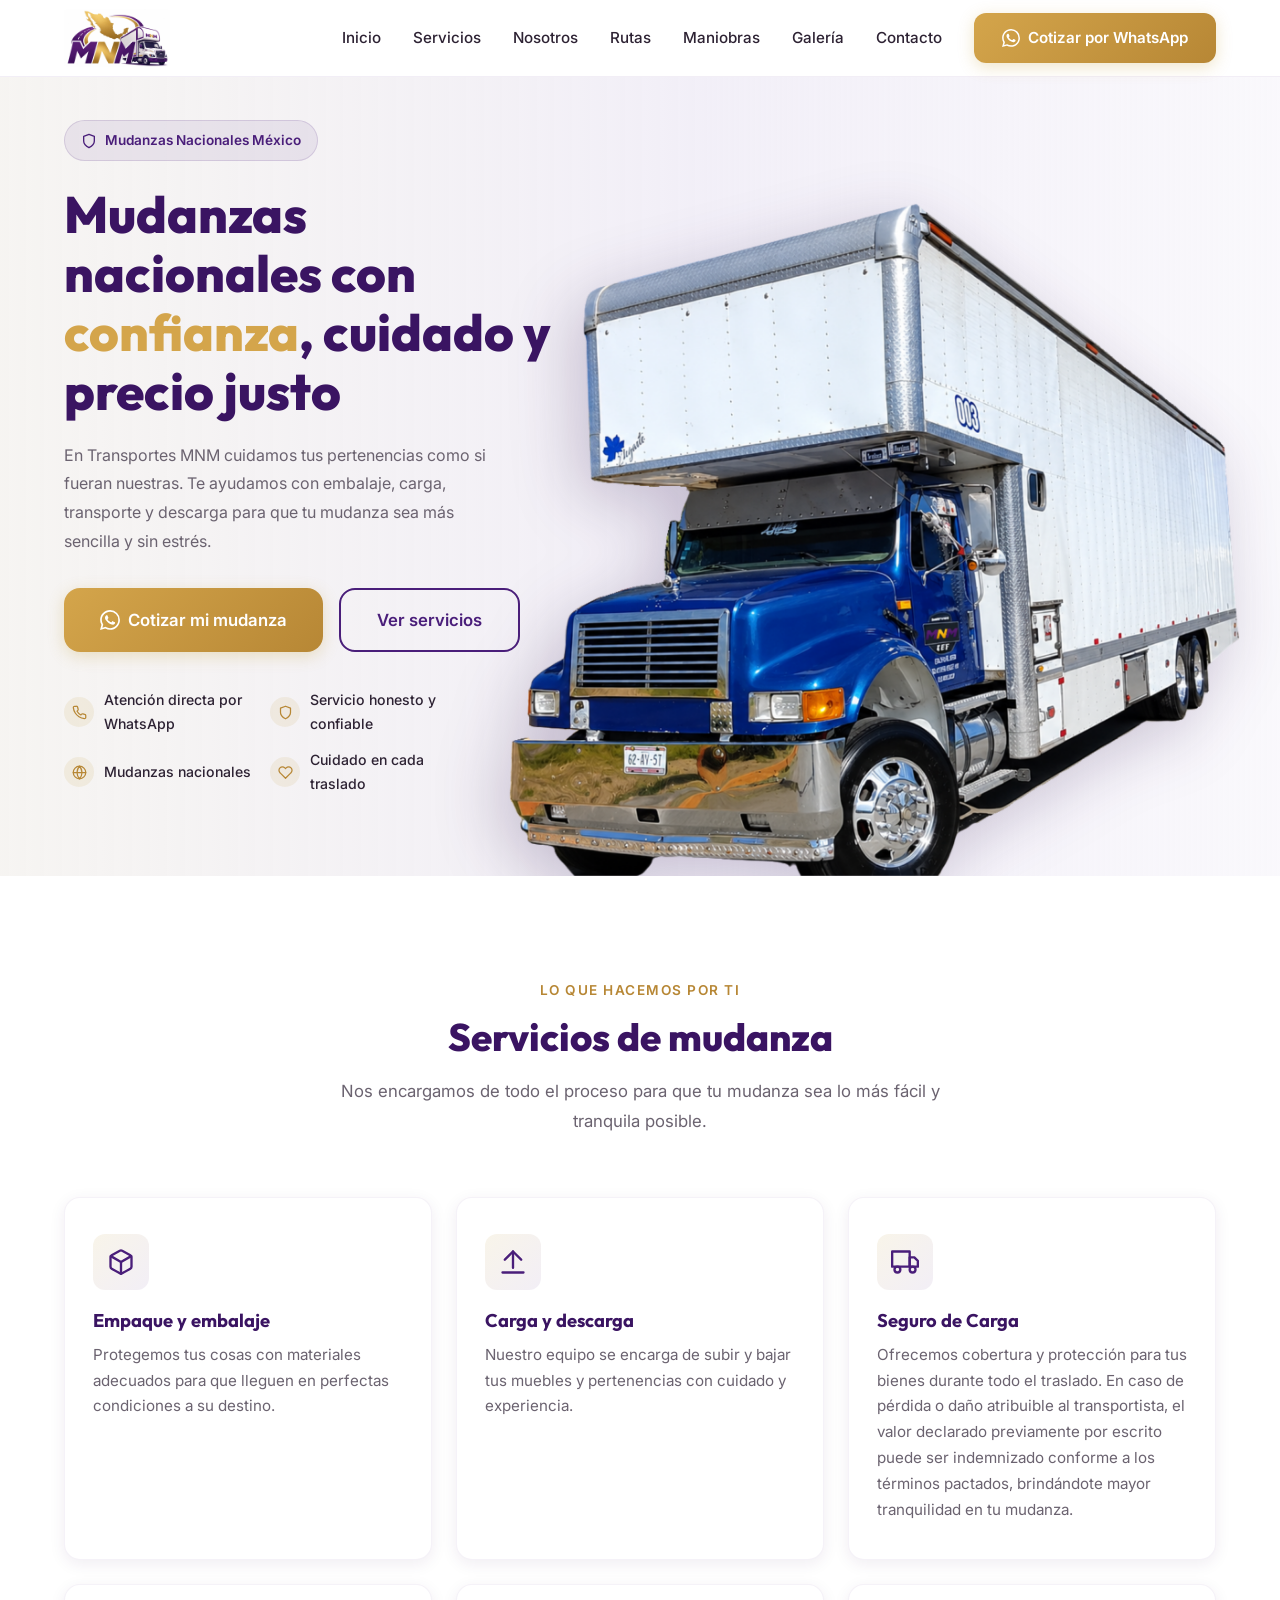
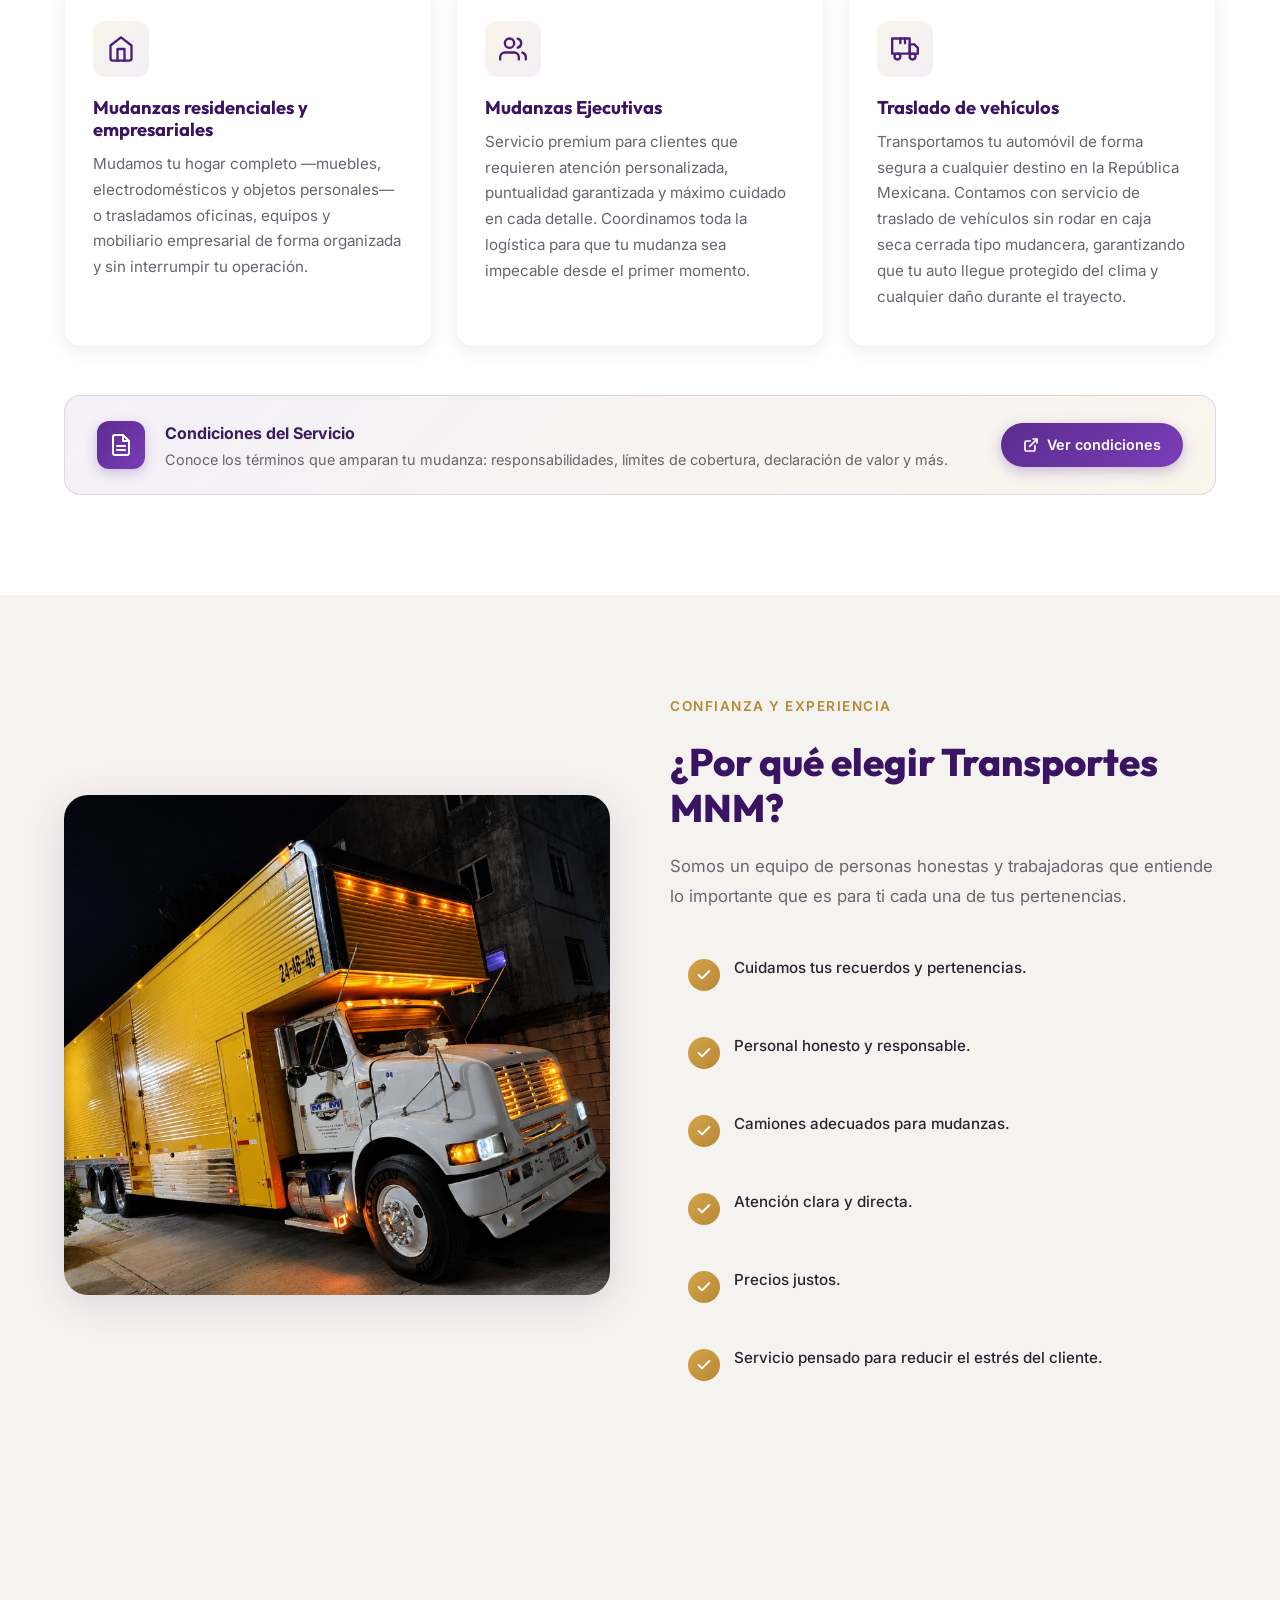
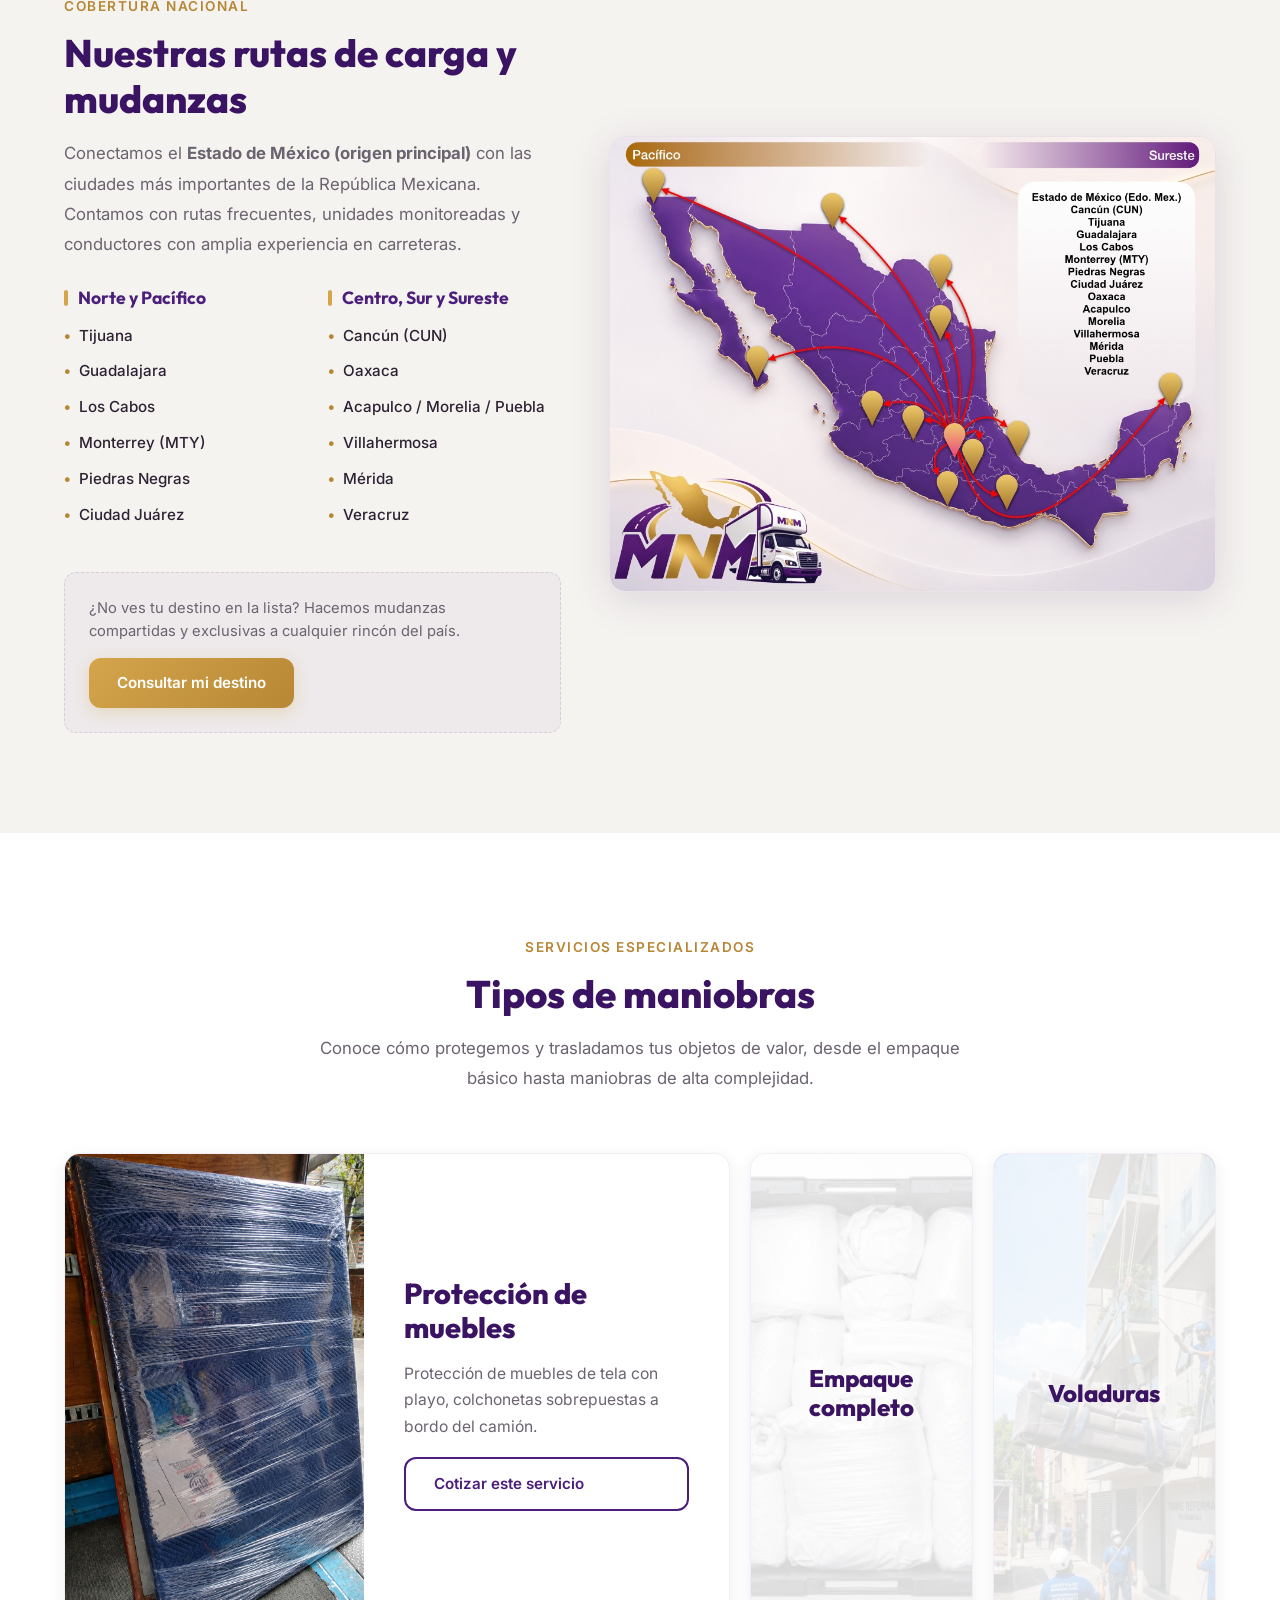
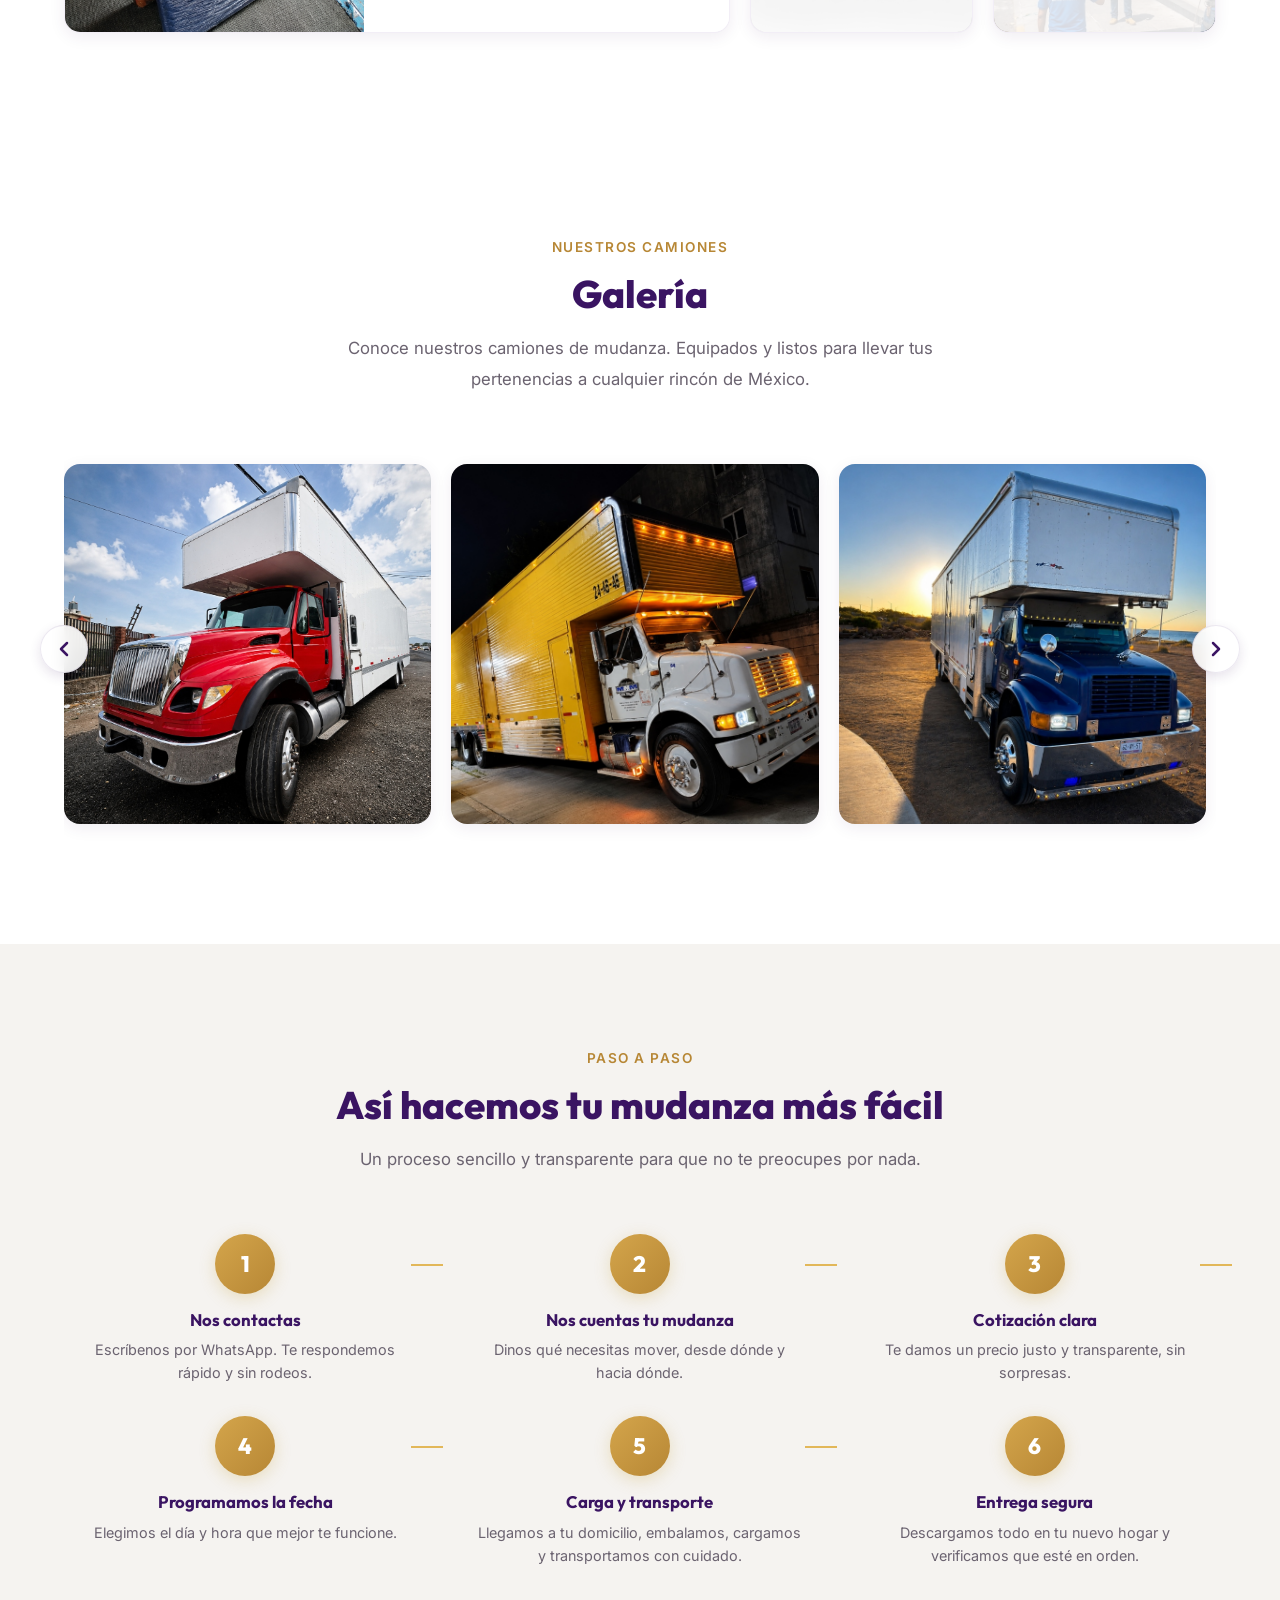
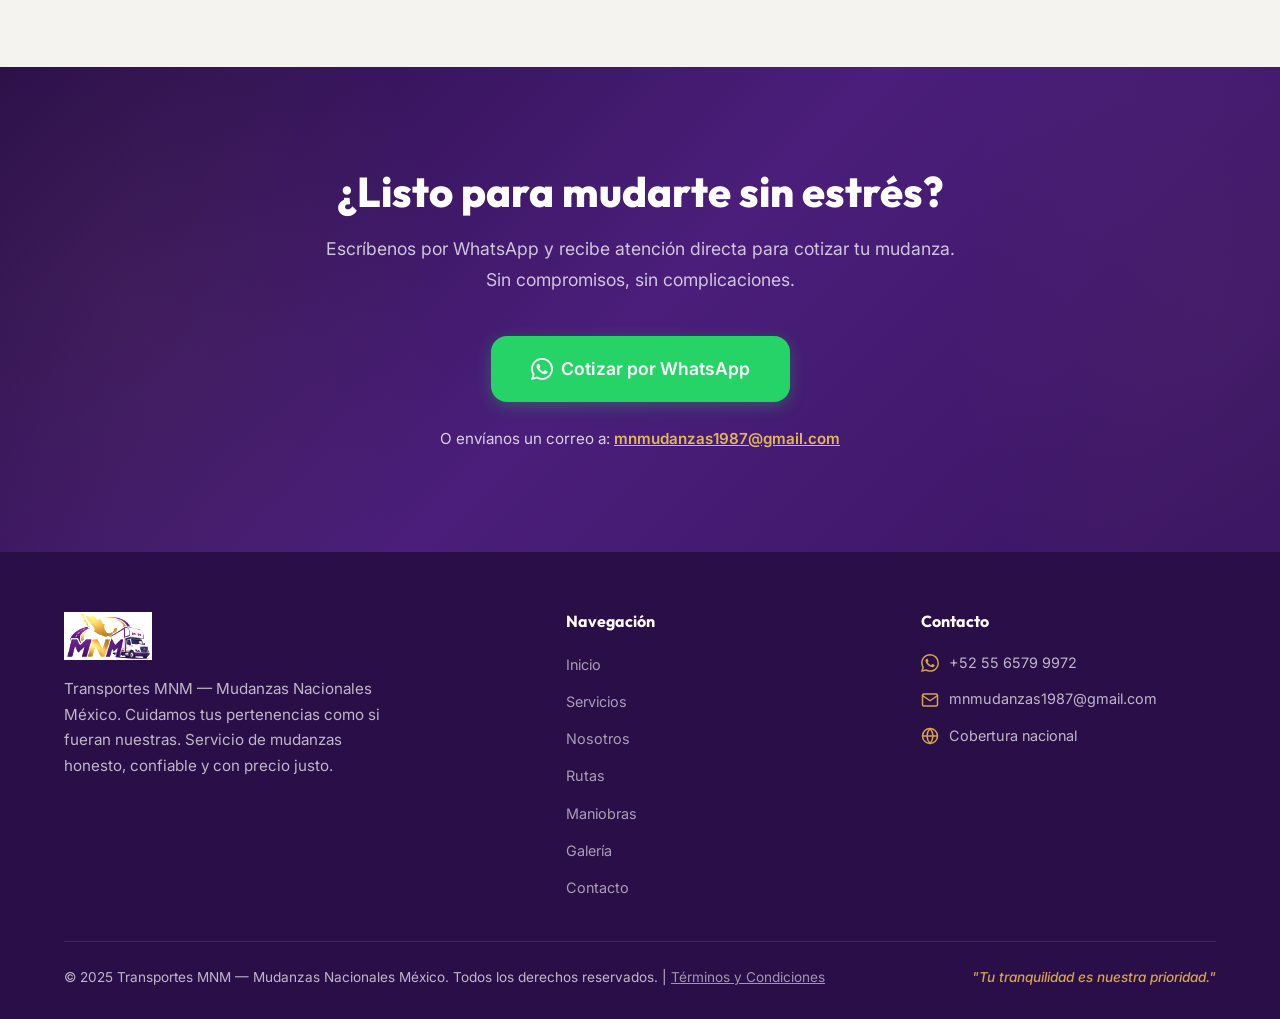
==== index.html @ e9d0c5bb "Versión inicial de la Página de MNM" ====
<!DOCTYPE html>
<html lang="es">
<head>
  <meta charset="UTF-8">
  <meta name="viewport" content="width=device-width, initial-scale=1.0">
  
  <!-- === SEO — Edita título y descripción aquí === -->
  <title>Transportes MNM — Mudanzas Nacionales México | Servicio confiable de mudanzas</title>
  <meta name="description" content="Transportes MNM: Mudanzas nacionales en México con cuidado, confianza y precio justo. Embalaje, carga, transporte y descarga. Cotiza por WhatsApp.">
  <meta name="keywords" content="mudanzas, mudanzas nacionales, mudanzas México, transporte de muebles, embalaje, carga y descarga, Transportes MNM">
  <meta name="author" content="Transportes MNM">
  
  <!-- Open Graph -->
  <meta property="og:title" content="Transportes MNM — Mudanzas Nacionales México">
  <meta property="og:description" content="Mudanzas nacionales con confianza, cuidado y precio justo. Cotiza por WhatsApp.">
  <meta property="og:type" content="website">
  <!-- === Cambia esta URL por la URL real del sitio === -->
  <meta property="og:url" content="https://transportesmnm.com">
  <meta property="og:image" content="img/logo-mnm-completo.jpg">

  <!-- Fuentes -->
  <link rel="preconnect" href="https://fonts.googleapis.com">
  <link rel="preconnect" href="https://fonts.gstatic.com" crossorigin>
  <link href="https://fonts.googleapis.com/css2?family=Inter:wght@400;500;600;700&family=Outfit:wght@600;700;800&display=swap" rel="stylesheet">

  <!-- Favicon — Logo simplificado MNM -->
  <link rel="icon" type="image/png" href="img/favicon-mnm.png">

  <!-- Estilos -->
  <link rel="stylesheet" href="styles.css">
</head>
<body>

  <!-- ============================================================
       HEADER / NAVEGACIÓN
       ============================================================ -->
  <header class="header" id="header">
    <div class="container">
      <!-- === LOGO — Logo completo con camión y mapa de México === -->
      <a href="#inicio" class="header__logo" aria-label="Inicio">
        <img src="img/logo-mnm-completo.jpg" alt="Logotipo Transportes MNM — Mudanzas Nacionales México" id="logo">
      </a>

      <nav class="nav" id="nav">
        <ul class="nav__list">
          <li><a href="#inicio" class="nav__link">Inicio</a></li>
          <li><a href="#servicios" class="nav__link">Servicios</a></li>
          <li><a href="#nosotros" class="nav__link">Nosotros</a></li>
          <li><a href="#cobertura" class="nav__link">Rutas</a></li>
          <li><a href="#maniobras" class="nav__link">Maniobras</a></li>
          <li><a href="#galeria" class="nav__link">Galería</a></li>
          <li><a href="#contacto" class="nav__link">Contacto</a></li>
          <!-- === WHATSAPP — Cambia el número si es necesario === -->
          <li>
            <a href="https://wa.me/525565799972?text=Hola%2C%20quiero%20cotizar%20una%20mudanza%20con%20Transportes%20MNM." 
               class="btn btn--primary nav__cta" target="_blank" rel="noopener" id="btn-header-wa">
              <!-- Ícono WhatsApp -->
              <svg xmlns="http://www.w3.org/2000/svg" width="18" height="18" viewBox="0 0 24 24" fill="currentColor">
                <path d="M17.472 14.382c-.297-.149-1.758-.867-2.03-.967-.273-.099-.471-.148-.67.15-.197.297-.767.966-.94 1.164-.173.199-.347.223-.644.075-.297-.15-1.255-.463-2.39-1.475-.883-.788-1.48-1.761-1.653-2.059-.173-.297-.018-.458.13-.606.134-.133.298-.347.446-.52.149-.174.198-.298.298-.497.099-.198.05-.371-.025-.52-.075-.149-.669-1.612-.916-2.207-.242-.579-.487-.5-.669-.51-.173-.008-.371-.01-.57-.01-.198 0-.52.074-.792.372-.272.297-1.04 1.016-1.04 2.479 0 1.462 1.065 2.875 1.213 3.074.149.198 2.096 3.2 5.077 4.487.709.306 1.262.489 1.694.625.712.227 1.36.195 1.871.118.571-.085 1.758-.719 2.006-1.413.248-.694.248-1.289.173-1.413-.074-.124-.272-.198-.57-.347m-5.421 7.403h-.004a9.87 9.87 0 01-5.031-1.378l-.361-.214-3.741.982.998-3.648-.235-.374a9.86 9.86 0 01-1.51-5.26c.001-5.45 4.436-9.884 9.888-9.884 2.64 0 5.122 1.03 6.988 2.898a9.825 9.825 0 012.893 6.994c-.003 5.45-4.437 9.884-9.885 9.884m8.413-18.297A11.815 11.815 0 0012.05 0C5.495 0 .16 5.335.157 11.892c0 2.096.547 4.142 1.588 5.945L.057 24l6.305-1.654a11.882 11.882 0 005.683 1.448h.005c6.554 0 11.89-5.335 11.893-11.893a11.821 11.821 0 00-3.48-8.413z"/>
              </svg>
              Cotizar por WhatsApp
            </a>
          </li>
        </ul>
      </nav>

      <!-- Menú hamburguesa (móvil) -->
      <button class="hamburger" id="hamburger" aria-label="Abrir menú" aria-expanded="false">
        <span></span>
        <span></span>
        <span></span>
      </button>
    </div>
  </header>

  <!-- Overlay móvil -->
  <div class="nav-overlay" id="nav-overlay"></div>


  <!-- ============================================================
       HERO
       ============================================================ -->
  <section class="hero" id="inicio">
    <div class="container">
      <div class="hero__content fade-in-left">
        <div class="hero__badge">
          <svg xmlns="http://www.w3.org/2000/svg" width="16" height="16" viewBox="0 0 24 24" fill="none" stroke="currentColor" stroke-width="2" stroke-linecap="round" stroke-linejoin="round">
            <path d="M12 22s8-4 8-10V5l-8-3-8 3v7c0 6 8 10 8 10z"/>
          </svg>
          Mudanzas Nacionales México
        </div>

        <h1 class="hero__title">
          Mudanzas nacionales con <span>confianza</span>, cuidado y precio justo
        </h1>

        <p class="hero__subtitle">
          En Transportes MNM cuidamos tus pertenencias como si fueran nuestras. Te ayudamos con embalaje, carga, transporte y descarga para que tu mudanza sea más sencilla y sin estrés.
        </p>

        <div class="hero__buttons">
          <!-- === WHATSAPP — Enlace principal === -->
          <a href="https://wa.me/525565799972?text=Hola%2C%20quiero%20cotizar%20una%20mudanza%20con%20Transportes%20MNM." 
             class="btn btn--primary btn--large" target="_blank" rel="noopener" id="btn-hero-cotizar">
            <svg xmlns="http://www.w3.org/2000/svg" width="20" height="20" viewBox="0 0 24 24" fill="currentColor">
              <path d="M17.472 14.382c-.297-.149-1.758-.867-2.03-.967-.273-.099-.471-.148-.67.15-.197.297-.767.966-.94 1.164-.173.199-.347.223-.644.075-.297-.15-1.255-.463-2.39-1.475-.883-.788-1.48-1.761-1.653-2.059-.173-.297-.018-.458.13-.606.134-.133.298-.347.446-.52.149-.174.198-.298.298-.497.099-.198.05-.371-.025-.52-.075-.149-.669-1.612-.916-2.207-.242-.579-.487-.5-.669-.51-.173-.008-.371-.01-.57-.01-.198 0-.52.074-.792.372-.272.297-1.04 1.016-1.04 2.479 0 1.462 1.065 2.875 1.213 3.074.149.198 2.096 3.2 5.077 4.487.709.306 1.262.489 1.694.625.712.227 1.36.195 1.871.118.571-.085 1.758-.719 2.006-1.413.248-.694.248-1.289.173-1.413-.074-.124-.272-.198-.57-.347m-5.421 7.403h-.004a9.87 9.87 0 01-5.031-1.378l-.361-.214-3.741.982.998-3.648-.235-.374a9.86 9.86 0 01-1.51-5.26c.001-5.45 4.436-9.884 9.888-9.884 2.64 0 5.122 1.03 6.988 2.898a9.825 9.825 0 012.893 6.994c-.003 5.45-4.437 9.884-9.885 9.884m8.413-18.297A11.815 11.815 0 0012.05 0C5.495 0 .16 5.335.157 11.892c0 2.096.547 4.142 1.588 5.945L.057 24l6.305-1.654a11.882 11.882 0 005.683 1.448h.005c6.554 0 11.89-5.335 11.893-11.893a11.821 11.821 0 00-3.48-8.413z"/>
            </svg>
            Cotizar mi mudanza
          </a>
          <a href="#servicios" class="btn btn--secondary btn--large" id="btn-hero-servicios">
            Ver servicios
          </a>
        </div>

        <div class="hero__trust">
          <div class="hero__trust-item">
            <div class="hero__trust-icon">
              <svg xmlns="http://www.w3.org/2000/svg" width="18" height="18" viewBox="0 0 24 24" fill="none" stroke="currentColor" stroke-width="2" stroke-linecap="round" stroke-linejoin="round">
                <path d="M22 16.92v3a2 2 0 01-2.18 2 19.79 19.79 0 01-8.63-3.07 19.5 19.5 0 01-6-6 19.79 19.79 0 01-3.07-8.67A2 2 0 014.11 2h3a2 2 0 012 1.72c.127.96.361 1.903.7 2.81a2 2 0 01-.45 2.11L8.09 9.91a16 16 0 006 6l1.27-1.27a2 2 0 012.11-.45c.907.339 1.85.573 2.81.7A2 2 0 0122 16.92z"/>
              </svg>
            </div>
            Atención directa por WhatsApp
          </div>
          <div class="hero__trust-item">
            <div class="hero__trust-icon">
              <svg xmlns="http://www.w3.org/2000/svg" width="18" height="18" viewBox="0 0 24 24" fill="none" stroke="currentColor" stroke-width="2" stroke-linecap="round" stroke-linejoin="round">
                <path d="M12 22s8-4 8-10V5l-8-3-8 3v7c0 6 8 10 8 10z"/>
              </svg>
            </div>
            Servicio honesto y confiable
          </div>
          <div class="hero__trust-item">
            <div class="hero__trust-icon">
              <svg xmlns="http://www.w3.org/2000/svg" width="18" height="18" viewBox="0 0 24 24" fill="none" stroke="currentColor" stroke-width="2" stroke-linecap="round" stroke-linejoin="round">
                <circle cx="12" cy="12" r="10"/>
                <path d="M2 12h20M12 2a15.3 15.3 0 014 10 15.3 15.3 0 01-4 10 15.3 15.3 0 01-4-10 15.3 15.3 0 014-10z"/>
              </svg>
            </div>
            Mudanzas nacionales
          </div>
          <div class="hero__trust-item">
            <div class="hero__trust-icon">
              <svg xmlns="http://www.w3.org/2000/svg" width="18" height="18" viewBox="0 0 24 24" fill="none" stroke="currentColor" stroke-width="2" stroke-linecap="round" stroke-linejoin="round">
                <path d="M20.84 4.61a5.5 5.5 0 00-7.78 0L12 5.67l-1.06-1.06a5.5 5.5 0 00-7.78 7.78l1.06 1.06L12 21.23l7.78-7.78 1.06-1.06a5.5 5.5 0 000-7.78z"/>
              </svg>
            </div>
            Cuidado en cada traslado
          </div>
        </div>
      </div>

      <!-- === HERO IMAGE — Camión sin fondo === -->
      <div class="hero__image">
        <img src="img/camion-sin-fondo.png" alt="Camión de mudanzas Transportes MNM" class="hero__truck scale-in-right" loading="eager">
      </div>
    </div>
  </section>


  <!-- ============================================================
       SERVICIOS
       ============================================================ -->
  <section class="section" id="servicios">
    <div class="container">
      <div class="section__header fade-in">
        <span class="section__tag">Lo que hacemos por ti</span>
        <h2 class="section__title">Servicios de mudanza</h2>
        <p class="section__subtitle">Nos encargamos de todo el proceso para que tu mudanza sea lo más fácil y tranquila&nbsp;posible.</p>
      </div>

      <div class="servicios__grid">
        <!-- Servicio 1 -->
        <div class="servicio-card fade-in" id="servicio-embalaje">
          <div class="servicio-card__icon">
            <svg xmlns="http://www.w3.org/2000/svg" width="28" height="28" viewBox="0 0 24 24" fill="none" stroke="currentColor" stroke-width="2" stroke-linecap="round" stroke-linejoin="round">
              <path d="M21 16V8a2 2 0 00-1-1.73l-7-4a2 2 0 00-2 0l-7 4A2 2 0 003 8v8a2 2 0 001 1.73l7 4a2 2 0 002 0l7-4A2 2 0 0021 16z"/>
              <polyline points="3.27 6.96 12 12.01 20.73 6.96"/>
              <line x1="12" y1="22.08" x2="12" y2="12"/>
            </svg>
          </div>
          <h3 class="servicio-card__title">Empaque y embalaje</h3>
          <p class="servicio-card__text">Protegemos tus cosas con materiales adecuados para que lleguen en perfectas condiciones a su destino.</p>
        </div>

        <!-- Servicio 2 -->
        <div class="servicio-card fade-in" id="servicio-carga">
          <div class="servicio-card__icon">
            <svg xmlns="http://www.w3.org/2000/svg" width="28" height="28" viewBox="0 0 24 24" fill="none" stroke="currentColor" stroke-width="2" stroke-linecap="round" stroke-linejoin="round">
              <polyline points="12 17 12 3"/>
              <path d="M5 10l7-7 7 7"/>
              <path d="M3 21h18"/>
            </svg>
          </div>
          <h3 class="servicio-card__title">Carga y descarga</h3>
          <p class="servicio-card__text">Nuestro equipo se encarga de subir y bajar tus muebles y pertenencias con cuidado y experiencia.</p>
        </div>

        <!-- Servicio 3 -->
        <div class="servicio-card fade-in" id="servicio-transporte">
          <div class="servicio-card__icon">
            <svg xmlns="http://www.w3.org/2000/svg" width="28" height="28" viewBox="0 0 24 24" fill="none" stroke="currentColor" stroke-width="2" stroke-linecap="round" stroke-linejoin="round">
              <rect x="1" y="3" width="15" height="13"/>
              <polygon points="16 8 20 8 23 11 23 16 16 16 16 8"/>
              <circle cx="5.5" cy="18.5" r="2.5"/>
              <circle cx="18.5" cy="18.5" r="2.5"/>
            </svg>
          </div>
          <h3 class="servicio-card__title">Seguro de Carga</h3>
          <p class="servicio-card__text">Ofrecemos cobertura y protección para tus bienes durante todo el traslado. En caso de pérdida o daño atribuible al transportista, el valor declarado previamente por escrito puede ser indemnizado conforme a los términos pactados, brindándote mayor tranquilidad en tu mudanza.</p>
        </div>


        <!-- Servicio 4 -->
        <div class="servicio-card fade-in" id="servicio-residencial">
          <div class="servicio-card__icon">
            <svg xmlns="http://www.w3.org/2000/svg" width="28" height="28" viewBox="0 0 24 24" fill="none" stroke="currentColor" stroke-width="2" stroke-linecap="round" stroke-linejoin="round">
              <path d="M3 9l9-7 9 7v11a2 2 0 01-2 2H5a2 2 0 01-2-2z"/>
              <polyline points="9 22 9 12 15 12 15 22"/>
            </svg>
          </div>
          <h3 class="servicio-card__title">Mudanzas residenciales y empresariales</h3>
          <p class="servicio-card__text">Mudamos tu hogar completo —muebles, electrodomésticos y objetos personales— o trasladamos oficinas, equipos y mobiliario empresarial de forma organizada y sin interrumpir tu operación.</p>
        </div>


        <!-- Servicio 6 -->
        <div class="servicio-card fade-in" id="servicio-apoyo">
          <div class="servicio-card__icon">
            <svg xmlns="http://www.w3.org/2000/svg" width="28" height="28" viewBox="0 0 24 24" fill="none" stroke="currentColor" stroke-width="2" stroke-linecap="round" stroke-linejoin="round">
              <path d="M17 21v-2a4 4 0 00-4-4H5a4 4 0 00-4 4v2"/>
              <circle cx="9" cy="7" r="4"/>
              <path d="M23 21v-2a4 4 0 00-3-3.87"/>
              <path d="M16 3.13a4 4 0 010 7.75"/>
            </svg>
          </div>
          <h3 class="servicio-card__title">Mudanzas Ejecutivas</h3>
          <p class="servicio-card__text">Servicio premium para clientes que requieren atención personalizada, puntualidad garantizada y máximo cuidado en cada detalle. Coordinamos toda la logística para que tu mudanza sea impecable desde el primer momento.</p>
        </div>

        <!-- Servicio 7 -->
        <div class="servicio-card fade-in" id="servicio-vehiculos">
          <div class="servicio-card__icon">
            <svg xmlns="http://www.w3.org/2000/svg" width="28" height="28" viewBox="0 0 24 24" fill="none" stroke="currentColor" stroke-width="2" stroke-linecap="round" stroke-linejoin="round">
              <rect x="1" y="3" width="15" height="13"/>
              <polygon points="16 8 20 8 23 11 23 16 16 16 16 8"/>
              <circle cx="5.5" cy="18.5" r="2.5"/>
              <circle cx="18.5" cy="18.5" r="2.5"/>
              <path d="M8 3v4M12 3v4"/>
            </svg>
          </div>
          <h3 class="servicio-card__title">Traslado de vehículos</h3>
          <p class="servicio-card__text">Transportamos tu automóvil de forma segura a cualquier destino en la República Mexicana. Contamos con servicio de traslado de vehículos sin rodar en caja seca cerrada tipo mudancera, garantizando que tu auto llegue protegido del clima y cualquier daño durante el trayecto.</p>
        </div>
      </div>

      <!-- Banner Condiciones del Servicio -->
      <div class="fade-in" style="
        margin-top: 48px;
        background: linear-gradient(135deg, rgba(91,44,142,0.07) 0%, rgba(201,168,76,0.10) 100%);
        border: 1.5px solid rgba(91,44,142,0.15);
        border-radius: 16px;
        padding: 24px 32px;
        display: flex;
        align-items: center;
        gap: 20px;
        flex-wrap: wrap;
      ">
        <div style="
          width: 48px; height: 48px; min-width: 48px;
          background: linear-gradient(135deg, #5b2c8e, #7a3db8);
          border-radius: 12px;
          display: flex; align-items: center; justify-content: center;
          box-shadow: 0 4px 12px rgba(91,44,142,0.25);
        ">
          <svg xmlns="http://www.w3.org/2000/svg" width="24" height="24" viewBox="0 0 24 24" fill="none" stroke="white" stroke-width="2" stroke-linecap="round" stroke-linejoin="round">
            <path d="M14 2H6a2 2 0 00-2 2v16a2 2 0 002 2h12a2 2 0 002-2V8z"/>
            <polyline points="14 2 14 8 20 8"/>
            <line x1="16" y1="13" x2="8" y2="13"/>
            <line x1="16" y1="17" x2="8" y2="17"/>
          </svg>
        </div>
        <div style="flex: 1; min-width: 200px;">
          <p style="margin: 0 0 2px; font-weight: 700; font-size: 1rem; color: #3b1a5e;">Condiciones del Servicio</p>
          <p style="margin: 0; font-size: 0.9rem; color: #666; line-height: 1.5;">Conoce los términos que amparan tu mudanza: responsabilidades, límites de cobertura, declaración de valor y más.</p>
        </div>
        <a href="terminos.html" id="btn-condiciones-servicio" style="
          display: inline-flex; align-items: center; gap: 8px;
          background: linear-gradient(135deg, #5b2c8e, #7a3db8);
          color: white; font-weight: 600; font-size: 0.9rem;
          padding: 10px 22px; border-radius: 50px;
          text-decoration: none;
          box-shadow: 0 4px 14px rgba(91,44,142,0.3);
          transition: box-shadow 0.3s, transform 0.2s;
          white-space: nowrap;
        "
        onmouseover="this.style.boxShadow='0 6px 20px rgba(91,44,142,0.45)';this.style.transform='translateY(-1px)'"
        onmouseout="this.style.boxShadow='0 4px 14px rgba(91,44,142,0.3)';this.style.transform='translateY(0)'">
          <svg xmlns="http://www.w3.org/2000/svg" width="16" height="16" viewBox="0 0 24 24" fill="none" stroke="currentColor" stroke-width="2.5" stroke-linecap="round" stroke-linejoin="round">
            <path d="M18 13v6a2 2 0 01-2 2H5a2 2 0 01-2-2V8a2 2 0 012-2h6"/>
            <polyline points="15 3 21 3 21 9"/>
            <line x1="10" y1="14" x2="21" y2="3"/>
          </svg>
          Ver condiciones
        </a>
      </div>
    </div>
  </section>


  <!-- ============================================================
       POR QUÉ ELEGIRNOS
       ============================================================ -->
  <section class="section section--alt" id="nosotros">
    <div class="container">
      <div class="porque__wrapper">
        <!-- === IMAGEN — Cambia la foto de esta sección aquí === -->
        <div class="porque__image fade-in-left">
          <img src="img/camion-amarillo-noche.jpg" alt="Camión de mudanzas MNM de noche con luces encendidas" loading="lazy">
        </div>

        <div class="porque__content fade-in-right">
          <span class="section__tag">Confianza y experiencia</span>
          <h2 class="section__title">¿Por qué elegir Transportes MNM?</h2>
          <p class="section__subtitle">Somos un equipo de personas honestas y trabajadoras que entiende lo importante que es para ti cada una de tus pertenencias.</p>

          <div class="porque__list">
            <div class="porque__item">
              <div class="porque__item-icon">
                <svg xmlns="http://www.w3.org/2000/svg" width="16" height="16" viewBox="0 0 24 24" fill="none" stroke="currentColor" stroke-width="3" stroke-linecap="round" stroke-linejoin="round">
                  <polyline points="20 6 9 17 4 12"/>
                </svg>
              </div>
              <span class="porque__item-text">Cuidamos tus recuerdos y pertenencias.</span>
            </div>
            <div class="porque__item">
              <div class="porque__item-icon">
                <svg xmlns="http://www.w3.org/2000/svg" width="16" height="16" viewBox="0 0 24 24" fill="none" stroke="currentColor" stroke-width="3" stroke-linecap="round" stroke-linejoin="round">
                  <polyline points="20 6 9 17 4 12"/>
                </svg>
              </div>
              <span class="porque__item-text">Personal honesto y responsable.</span>
            </div>
            <div class="porque__item">
              <div class="porque__item-icon">
                <svg xmlns="http://www.w3.org/2000/svg" width="16" height="16" viewBox="0 0 24 24" fill="none" stroke="currentColor" stroke-width="3" stroke-linecap="round" stroke-linejoin="round">
                  <polyline points="20 6 9 17 4 12"/>
                </svg>
              </div>
              <span class="porque__item-text">Camiones adecuados para mudanzas.</span>
            </div>
            <div class="porque__item">
              <div class="porque__item-icon">
                <svg xmlns="http://www.w3.org/2000/svg" width="16" height="16" viewBox="0 0 24 24" fill="none" stroke="currentColor" stroke-width="3" stroke-linecap="round" stroke-linejoin="round">
                  <polyline points="20 6 9 17 4 12"/>
                </svg>
              </div>
              <span class="porque__item-text">Atención clara y directa.</span>
            </div>
            <div class="porque__item">
              <div class="porque__item-icon">
                <svg xmlns="http://www.w3.org/2000/svg" width="16" height="16" viewBox="0 0 24 24" fill="none" stroke="currentColor" stroke-width="3" stroke-linecap="round" stroke-linejoin="round">
                  <polyline points="20 6 9 17 4 12"/>
                </svg>
              </div>
              <span class="porque__item-text">Precios justos.</span>
            </div>
            <div class="porque__item">
              <div class="porque__item-icon">
                <svg xmlns="http://www.w3.org/2000/svg" width="16" height="16" viewBox="0 0 24 24" fill="none" stroke="currentColor" stroke-width="3" stroke-linecap="round" stroke-linejoin="round">
                  <polyline points="20 6 9 17 4 12"/>
                </svg>
              </div>
              <span class="porque__item-text">Servicio pensado para reducir el estrés del cliente.</span>
            </div>
          </div>
        </div>
      </div>
    </div>
  </section>


  <!-- ============================================================
       COBERTURA / RUTAS
       ============================================================ -->
  <section class="section section--alt" id="cobertura">
    <div class="container">
      <div class="cobertura__wrapper">
        <div class="cobertura__content fade-in-left">
          <span class="section__tag">Cobertura Nacional</span>
          <h2 class="section__title">Nuestras rutas de carga y mudanzas</h2>
          <p class="section__subtitle">Conectamos el <strong>Estado de México (origen principal)</strong> con las ciudades más importantes de la República Mexicana. Contamos con rutas frecuentes, unidades monitoreadas y conductores con amplia experiencia en carreteras.</p>
          
          <div class="cobertura__regions">
            <div class="cobertura__region">
              <h4>Norte y Pacífico</h4>
              <ul>
                <li><span>&bull;</span> Tijuana</li>
                <li><span>&bull;</span> Guadalajara</li>
                <li><span>&bull;</span> Los Cabos</li>
                <li><span>&bull;</span> Monterrey (MTY)</li>
                <li><span>&bull;</span> Piedras Negras</li>
                <li><span>&bull;</span> Ciudad Juárez</li>
              </ul>
            </div>
            <div class="cobertura__region">
              <h4>Centro, Sur y Sureste</h4>
              <ul>
                <li><span>&bull;</span> Cancún (CUN)</li>
                <li><span>&bull;</span> Oaxaca</li>
                <li><span>&bull;</span> Acapulco / Morelia / Puebla</li>
                <li><span>&bull;</span> Villahermosa</li>
                <li><span>&bull;</span> Mérida</li>
                <li><span>&bull;</span> Veracruz</li>
              </ul>
            </div>
          </div>

          <div class="cobertura__cta-box">
            <p>¿No ves tu destino en la lista? Hacemos mudanzas compartidas y exclusivas a cualquier rincón del país.</p>
            <a href="https://wa.me/525565799972?text=Hola%2C%20quiero%20cotizar%20una%20mudanza%20a..." 
               class="btn btn--primary" target="_blank" rel="noopener" id="btn-cobertura-wa">
              Consultar mi destino
            </a>
          </div>
        </div>

        <div class="cobertura__image-container fade-in-right">
          <div class="cobertura__map-frame">
            <img src="img/rutas-mapa.jpg" alt="Mapa de rutas de cobertura de Transportes MNM en México" loading="lazy">
          </div>
        </div>
      </div>
    </div>
  </section>


  <!-- ============================================================
       TIPOS DE MANIOBRAS
       ============================================================ -->
  <section class="section" id="maniobras">
    <div class="container">
      <div class="section__header fade-in">
        <span class="section__tag">Servicios especializados</span>
        <h2 class="section__title">Tipos de maniobras</h2>
        <p class="section__subtitle">Conoce cómo protegemos y trasladamos tus objetos de valor, desde el empaque básico hasta maniobras de alta complejidad.</p>
      </div>

      <div class="maniobras__accordion fade-in">
        <!-- Maniobra 1: Protección de muebles -->
        <div class="maniobra-card active" data-maniobra="1">
          <div class="maniobra-card__image-part" style="background-image: url('img/MNM Empaque Enhanced 2.png');">
            <div class="maniobra-card__overlay"></div>
            <h3 class="maniobra-card__title">Protección de muebles</h3>
          </div>
          <div class="maniobra-card__text-part">
            <div class="maniobra-card__text-content">
              <h3>Protección de muebles</h3>
              <p>Protección de muebles de tela con playo, colchonetas sobrepuestas a bordo del camión.</p>
              <a href="https://wa.me/525565799972?text=Hola%2C%20quiero%20cotizar%20una%20mudanza%20con%20protecci%C3%B3n%20de%20muebles." 
                 class="btn btn--secondary" target="_blank" rel="noopener">
                Cotizar este servicio
              </a>
            </div>
          </div>
        </div>

        <!-- Maniobra 2: Empaque completo -->
        <div class="maniobra-card" data-maniobra="2">
          <div class="maniobra-card__image-part" style="background-image: url('img/empaque_completo.jpg');">
            <div class="maniobra-card__overlay"></div>
            <h3 class="maniobra-card__title">Empaque completo</h3>
          </div>
          <div class="maniobra-card__text-part">
            <div class="maniobra-card__text-content">
              <span class="maniobra-badge maniobra-badge--extra">Con costo extra</span>
              <h3>Empaque completo</h3>
              <p>Servicio en el que el personal de mudanza se encarga de empacar todas las pertenencias del cliente utilizando cajas y materiales especializados, garantizando una mayor protección y organización durante el traslado.</p>
              <a href="https://wa.me/525565799972?text=Hola%2C%20quiero%20cotizar%20una%20mudanza%20con%20empaque%20completo." 
                 class="btn btn--secondary" target="_blank" rel="noopener">
                Cotizar este servicio
              </a>
            </div>
          </div>
        </div>

        <!-- Maniobra 3: Voladuras -->
        <div class="maniobra-card" data-maniobra="3">
          <div class="maniobra-card__image-part" style="background-image: url('img/voladuras.png');">
            <div class="maniobra-card__overlay"></div>
            <h3 class="maniobra-card__title">Voladuras</h3>
          </div>
          <div class="maniobra-card__text-part">
            <div class="maniobra-card__text-content">
              <span class="maniobra-badge maniobra-badge--extra">Con costo extra</span>
              <h3>Voladuras</h3>
              <p>Maniobra utilizada cuando los muebles u objetos no pueden pasar por puertas, pasillos, escaleras o elevadores. Consiste en subir o bajar las piezas mediante cuerdas, poleas o equipo especializado a través de ventanas, balcones o fachadas, siguiendo medidas de seguridad específicas. (Costo extra por tipo de mueble y pisos que se van a volar).</p>
              <a href="https://wa.me/525565799972?text=Hola%2C%20quiero%20cotizar%20una%20mudanza%20que%20requiere%20voladuras." 
                 class="btn btn--secondary" target="_blank" rel="noopener">
                Cotizar este servicio
              </a>
            </div>
          </div>
        </div>
      </div>
    </div>
  </section>


  <!-- ============================================================
       GALERÍA
       ============================================================ -->
  <section class="section" id="galeria">
    <div class="container">
      <div class="section__header fade-in">
        <span class="section__tag">Nuestros camiones</span>
        <h2 class="section__title">Galería</h2>
        <p class="section__subtitle">Conoce nuestros camiones de mudanza. Equipados y listos para llevar tus pertenencias a cualquier rincón de México.</p>
      </div>

      <!-- === GALERÍA — Carrusel de fotos === -->
      <div class="galeria__carousel-container">
        <button class="carousel-btn carousel-btn--left" id="carousel-btn-prev" aria-label="Imagen anterior">
          <svg xmlns="http://www.w3.org/2000/svg" width="24" height="24" viewBox="0 0 24 24" fill="none" stroke="currentColor" stroke-width="2.5" stroke-linecap="round" stroke-linejoin="round">
            <polyline points="15 18 9 12 15 6"></polyline>
          </svg>
        </button>

        <div class="galeria__track" id="galeria-track">
          <div class="galeria__item fade-in" id="galeria-1">
            <img src="img/camion-rojo-abierto.jpg" alt="Camión rojo de mudanzas Transportes MNM con caja abierta" loading="lazy">
          </div>
          <div class="galeria__item fade-in" id="galeria-2">
            <img src="img/camion-amarillo-noche.jpg" alt="Camión amarillo de mudanzas MNM en servicio nocturno" loading="lazy">
          </div>
          <div class="galeria__item fade-in" id="galeria-3">
            <img src="img/camion-atardecer.jpg" alt="Camión de mudanzas MNM al atardecer" loading="lazy">
          </div>
          <div class="galeria__item fade-in" id="galeria-4">
            <img src="img/camion-rojo.jpg" alt="Camión rojo de mudanzas de Transportes MNM" loading="lazy">
          </div>
          <div class="galeria__item fade-in" id="galeria-5">
            <img src="img/MNM Camion Enhanced 5.png" alt="Camión blanco de Transportes MNM listo para mudanza" loading="lazy">
          </div>
          <div class="galeria__item fade-in" id="galeria-6">
            <img src="img/MNM Camion Enhanced 6.png" alt="Camión de mudanzas Transportes MNM en operación" loading="lazy">
          </div>
          <div class="galeria__item fade-in" id="galeria-7">
            <img src="img/MNM Camion Enhanced 7.png" alt="Servicio de mudanzas con camiones Transportes MNM" loading="lazy">
          </div>
          <div class="galeria__item fade-in" id="galeria-8">
            <img src="img/MNM Empaque Enhanced 1.png" alt="Embalaje y protección profesional de pertenencias" loading="lazy">
          </div>
          <div class="galeria__item fade-in" id="galeria-9">
            <img src="img/MNM Empaque Enhanced 2.png" alt="Cuidado en el empaque y embalaje de muebles" loading="lazy">
          </div>
          <div class="galeria__item fade-in" id="galeria-10">
            <img src="img/MNM Empaque Enhanced 3.png" alt="Proceso de empaque cuidadoso para mudanzas" loading="lazy">
          </div>
          <div class="galeria__item fade-in" id="galeria-11">
            <img src="img/MNM Empaque Enhanced 4.png" alt="Materiales de embalaje y protección de alta calidad" loading="lazy">
          </div>
        </div>

        <button class="carousel-btn carousel-btn--right" id="carousel-btn-next" aria-label="Imagen siguiente">
          <svg xmlns="http://www.w3.org/2000/svg" width="24" height="24" viewBox="0 0 24 24" fill="none" stroke="currentColor" stroke-width="2.5" stroke-linecap="round" stroke-linejoin="round">
            <polyline points="9 18 15 12 9 6"></polyline>
          </svg>
        </button>
      </div>
    </div>
  </section>

  <!-- Lightbox -->
  <div class="lightbox" id="lightbox" role="dialog" aria-modal="true" aria-label="Vista ampliada de imagen">
    <button class="lightbox__close" id="lightbox-close" aria-label="Cerrar">&times;</button>
    <img src="" alt="Imagen ampliada" id="lightbox-img">
  </div>


  <!-- ============================================================
       PROCESO
       ============================================================ -->
  <section class="section section--alt" id="proceso">
    <div class="container">
      <div class="section__header fade-in">
        <span class="section__tag">Paso a paso</span>
        <h2 class="section__title">Así hacemos tu mudanza más fácil</h2>
        <p class="section__subtitle">Un proceso sencillo y transparente para que no te preocupes por nada.</p>
      </div>

      <div class="proceso__timeline">
        <div class="proceso__step fade-in" id="paso-1">
          <div class="proceso__step-number">1</div>
          <h3 class="proceso__step-title">Nos contactas</h3>
          <p class="proceso__step-text">Escríbenos por WhatsApp. Te respondemos rápido y sin rodeos.</p>
        </div>

        <div class="proceso__step fade-in" id="paso-2">
          <div class="proceso__step-number">2</div>
          <h3 class="proceso__step-title">Nos cuentas tu mudanza</h3>
          <p class="proceso__step-text">Dinos qué necesitas mover, desde dónde y hacia dónde.</p>
        </div>

        <div class="proceso__step fade-in" id="paso-3">
          <div class="proceso__step-number">3</div>
          <h3 class="proceso__step-title">Cotización clara</h3>
          <p class="proceso__step-text">Te damos un precio justo y transparente, sin sorpresas.</p>
        </div>

        <div class="proceso__step fade-in" id="paso-4">
          <div class="proceso__step-number">4</div>
          <h3 class="proceso__step-title">Programamos la fecha</h3>
          <p class="proceso__step-text">Elegimos el día y hora que mejor te funcione.</p>
        </div>

        <div class="proceso__step fade-in" id="paso-5">
          <div class="proceso__step-number">5</div>
          <h3 class="proceso__step-title">Carga y transporte</h3>
          <p class="proceso__step-text">Llegamos a tu domicilio, embalamos, cargamos y transportamos con cuidado.</p>
        </div>

        <div class="proceso__step fade-in" id="paso-6">
          <div class="proceso__step-number">6</div>
          <h3 class="proceso__step-title">Entrega segura</h3>
          <p class="proceso__step-text">Descargamos todo en tu nuevo hogar y verificamos que esté en orden.</p>
        </div>
      </div>
    </div>
  </section>


  <!-- ============================================================
       CTA — Llamado a la acción
       ============================================================ -->
  <section class="cta" id="contacto">
    <div class="container">
      <div class="cta__content fade-in">
        <h2 class="cta__title">¿Listo para mudarte sin estrés?</h2>
        <p class="cta__subtitle">Escríbenos por WhatsApp y recibe atención directa para cotizar tu mudanza. Sin compromisos, sin complicaciones.</p>
        <!-- === WHATSAPP — Enlace CTA === -->
        <a href="https://wa.me/525565799972?text=Hola%2C%20quiero%20cotizar%20una%20mudanza%20con%20Transportes%20MNM." 
           class="btn btn--whatsapp btn--large" target="_blank" rel="noopener" id="btn-cta-wa">
          <svg xmlns="http://www.w3.org/2000/svg" width="22" height="22" viewBox="0 0 24 24" fill="currentColor">
            <path d="M17.472 14.382c-.297-.149-1.758-.867-2.03-.967-.273-.099-.471-.148-.67.15-.197.297-.767.966-.94 1.164-.173.199-.347.223-.644.075-.297-.15-1.255-.463-2.39-1.475-.883-.788-1.48-1.761-1.653-2.059-.173-.297-.018-.458.13-.606.134-.133.298-.347.446-.52.149-.174.198-.298.298-.497.099-.198.05-.371-.025-.52-.075-.149-.669-1.612-.916-2.207-.242-.579-.487-.5-.669-.51-.173-.008-.371-.01-.57-.01-.198 0-.52.074-.792.372-.272.297-1.04 1.016-1.04 2.479 0 1.462 1.065 2.875 1.213 3.074.149.198 2.096 3.2 5.077 4.487.709.306 1.262.489 1.694.625.712.227 1.36.195 1.871.118.571-.085 1.758-.719 2.006-1.413.248-.694.248-1.289.173-1.413-.074-.124-.272-.198-.57-.347m-5.421 7.403h-.004a9.87 9.87 0 01-5.031-1.378l-.361-.214-3.741.982.998-3.648-.235-.374a9.86 9.86 0 01-1.51-5.26c.001-5.45 4.436-9.884 9.888-9.884 2.64 0 5.122 1.03 6.988 2.898a9.825 9.825 0 012.893 6.994c-.003 5.45-4.437 9.884-9.885 9.884m8.413-18.297A11.815 11.815 0 0012.05 0C5.495 0 .16 5.335.157 11.892c0 2.096.547 4.142 1.588 5.945L.057 24l6.305-1.654a11.882 11.882 0 005.683 1.448h.005c6.554 0 11.89-5.335 11.893-11.893a11.821 11.821 0 00-3.48-8.413z"/>
          </svg>
          Cotizar por WhatsApp
        </a>
        <p class="cta__secondary-contact">O envíanos un correo a: <a href="mailto:mnmudanzas1987@gmail.com">mnmudanzas1987@gmail.com</a></p>
      </div>
    </div>
  </section>


  <!-- ============================================================
       FOOTER
       ============================================================ -->
  <footer class="footer">
    <div class="container">
      <div class="footer__content">
        <div class="footer__brand">
          <!-- === LOGO — Logo completo === -->
          <img src="img/logo-mnm-completo.jpg" alt="Logotipo Transportes MNM">
          <p>Transportes MNM — Mudanzas Nacionales México. Cuidamos tus pertenencias como si fueran nuestras. Servicio de mudanzas honesto, confiable y con precio justo.</p>
        </div>

        <div class="footer__column">
          <h4>Navegación</h4>
          <ul>
            <li><a href="#inicio">Inicio</a></li>
            <li><a href="#servicios">Servicios</a></li>
            <li><a href="#nosotros">Nosotros</a></li>
            <li><a href="#cobertura">Rutas</a></li>
            <li><a href="#maniobras">Maniobras</a></li>
            <li><a href="#galeria">Galería</a></li>
            <li><a href="#contacto">Contacto</a></li>
          </ul>
        </div>

        <div class="footer__column">
          <h4>Contacto</h4>
          <div class="footer__contact-item">
            <svg xmlns="http://www.w3.org/2000/svg" width="18" height="18" viewBox="0 0 24 24" fill="currentColor">
              <path d="M17.472 14.382c-.297-.149-1.758-.867-2.03-.967-.273-.099-.471-.148-.67.15-.197.297-.767.966-.94 1.164-.173.199-.347.223-.644.075-.297-.15-1.255-.463-2.39-1.475-.883-.788-1.48-1.761-1.653-2.059-.173-.297-.018-.458.13-.606.134-.133.298-.347.446-.52.149-.174.198-.298.298-.497.099-.198.05-.371-.025-.52-.075-.149-.669-1.612-.916-2.207-.242-.579-.487-.5-.669-.51-.173-.008-.371-.01-.57-.01-.198 0-.52.074-.792.372-.272.297-1.04 1.016-1.04 2.479 0 1.462 1.065 2.875 1.213 3.074.149.198 2.096 3.2 5.077 4.487.709.306 1.262.489 1.694.625.712.227 1.36.195 1.871.118.571-.085 1.758-.719 2.006-1.413.248-.694.248-1.289.173-1.413-.074-.124-.272-.198-.57-.347m-5.421 7.403h-.004a9.87 9.87 0 01-5.031-1.378l-.361-.214-3.741.982.998-3.648-.235-.374a9.86 9.86 0 01-1.51-5.26c.001-5.45 4.436-9.884 9.888-9.884 2.64 0 5.122 1.03 6.988 2.898a9.825 9.825 0 012.893 6.994c-.003 5.45-4.437 9.884-9.885 9.884m8.413-18.297A11.815 11.815 0 0012.05 0C5.495 0 .16 5.335.157 11.892c0 2.096.547 4.142 1.588 5.945L.057 24l6.305-1.654a11.882 11.882 0 005.683 1.448h.005c6.554 0 11.89-5.335 11.893-11.893a11.821 11.821 0 00-3.48-8.413z"/>
            </svg>
            <!-- === WHATSAPP — Número de contacto === -->
            <a href="https://wa.me/525565799972" target="_blank" rel="noopener" style="color: rgba(255,255,255,0.7);">+52 55 6579 9972</a>
          </div>
          <div class="footer__contact-item">
            <svg xmlns="http://www.w3.org/2000/svg" width="18" height="18" viewBox="0 0 24 24" fill="none" stroke="currentColor" stroke-width="2" stroke-linecap="round" stroke-linejoin="round">
              <path d="M4 4h16c1.1 0 2 .9 2 2v12c0 1.1-.9 2-2 2H4c-1.1 0-2-.9-2-2V6c0-1.1.9-2 2-2z"/>
              <polyline points="22,6 12,13 2,6"/>
            </svg>
            <a href="mailto:mnmudanzas1987@gmail.com" style="color: rgba(255,255,255,0.7);">mnmudanzas1987@gmail.com</a>
          </div>
          <div class="footer__contact-item">
            <svg xmlns="http://www.w3.org/2000/svg" width="18" height="18" viewBox="0 0 24 24" fill="none" stroke="currentColor" stroke-width="2" stroke-linecap="round" stroke-linejoin="round">
              <circle cx="12" cy="12" r="10"/>
              <path d="M2 12h20M12 2a15.3 15.3 0 014 10 15.3 15.3 0 01-4 10 15.3 15.3 0 01-4-10 15.3 15.3 0 014-10z"/>
            </svg>
            <span>Cobertura nacional</span>
          </div>
        </div>
      </div>

      <div class="footer__bottom">
        <p>&copy; 2025 Transportes MNM — Mudanzas Nacionales México. Todos los derechos reservados. | <a href="terminos.html" style="text-decoration: underline; opacity: 0.8; transition: opacity 0.3s;" onmouseover="this.style.opacity='1'" onmouseout="this.style.opacity='0.8'">Términos y Condiciones</a></p>
        <p class="footer__motto">"Tu tranquilidad es nuestra prioridad."</p>
      </div>
    </div>
  </footer>


  <!-- ============================================================
       BOTÓN FLOTANTE DE WHATSAPP
       ============================================================ -->
  <!-- === WHATSAPP — Cambia el número si es necesario === -->
  <a href="https://wa.me/525565799972?text=Hola%2C%20quiero%20cotizar%20una%20mudanza%20con%20Transportes%20MNM." 
     class="whatsapp-float" target="_blank" rel="noopener" id="whatsapp-float" aria-label="Contactar por WhatsApp">
    <svg xmlns="http://www.w3.org/2000/svg" width="34" height="34" viewBox="0 0 24 24" fill="currentColor">
      <path d="M17.472 14.382c-.297-.149-1.758-.867-2.03-.967-.273-.099-.471-.148-.67.15-.197.297-.767.966-.94 1.164-.173.199-.347.223-.644.075-.297-.15-1.255-.463-2.39-1.475-.883-.788-1.48-1.761-1.653-2.059-.173-.297-.018-.458.13-.606.134-.133.298-.347.446-.52.149-.174.198-.298.298-.497.099-.198.05-.371-.025-.52-.075-.149-.669-1.612-.916-2.207-.242-.579-.487-.5-.669-.51-.173-.008-.371-.01-.57-.01-.198 0-.52.074-.792.372-.272.297-1.04 1.016-1.04 2.479 0 1.462 1.065 2.875 1.213 3.074.149.198 2.096 3.2 5.077 4.487.709.306 1.262.489 1.694.625.712.227 1.36.195 1.871.118.571-.085 1.758-.719 2.006-1.413.248-.694.248-1.289.173-1.413-.074-.124-.272-.198-.57-.347m-5.421 7.403h-.004a9.87 9.87 0 01-5.031-1.378l-.361-.214-3.741.982.998-3.648-.235-.374a9.86 9.86 0 01-1.51-5.26c.001-5.45 4.436-9.884 9.888-9.884 2.64 0 5.122 1.03 6.988 2.898a9.825 9.825 0 012.893 6.994c-.003 5.45-4.437 9.884-9.885 9.884m8.413-18.297A11.815 11.815 0 0012.05 0C5.495 0 .16 5.335.157 11.892c0 2.096.547 4.142 1.588 5.945L.057 24l6.305-1.654a11.882 11.882 0 005.683 1.448h.005c6.554 0 11.89-5.335 11.893-11.893a11.821 11.821 0 00-3.48-8.413z"/>
    </svg>
    <span class="whatsapp-float__tooltip">¿Necesitas cotizar tu mudanza?</span>
  </a>


  <!-- ============================================================
       JAVASCRIPT
       ============================================================ -->
  <script src="script.js"></script>
</body>
</html>
---- styles.css ----
/* ============================================================
   TRANSPORTES MNM — Mudanzas Nacionales México
   Estilos principales
   
   COLORES PRINCIPALES (editar aquí si cambias la paleta):
   --dorado:   #C9A84C  (dorado del logotipo)
   --morado:   #5B2C8E  (morado del logotipo)
   --morado-oscuro: #3A1A5E
   ============================================================ */

/* ---------- RESET & BASE ---------- */
*,
*::before,
*::after {
  margin: 0;
  padding: 0;
  box-sizing: border-box;
}

:root {
  /* === PALETA DE COLORES — basada en el logotipo real MNM === */
  --dorado: #D4A54B;
  --dorado-claro: #E2B759;
  --dorado-oscuro: #B78735;
  --morado: #4A1E7A;
  --morado-claro: #6B3CA0;
  --morado-oscuro: #3A1462;
  --morado-profundo: #2A0E48;
  --blanco: #FFFFFF;
  --gris-claro: #F5F3F0;
  --gris: #E8E4DF;
  --gris-medio: #9E9A95;
  --texto: #2D2233;
  --texto-claro: #6B6370;

  /* Tipografía */
  --font-heading: 'Outfit', sans-serif;
  --font-body: 'Inter', sans-serif;

  /* Espaciado */
  --section-padding: 100px 0;
  --container-width: 1200px;

  /* Sombras */
  --shadow-sm: 0 2px 8px rgba(59, 26, 94, 0.06);
  --shadow-md: 0 4px 20px rgba(59, 26, 94, 0.10);
  --shadow-lg: 0 8px 40px rgba(59, 26, 94, 0.14);
  --shadow-card: 0 4px 16px rgba(59, 26, 94, 0.08);

  /* Bordes */
  --radius-sm: 8px;
  --radius-md: 12px;
  --radius-lg: 16px;
  --radius-xl: 24px;
}

html {
  scroll-behavior: smooth;
  scroll-padding-top: 80px;
}

body {
  font-family: var(--font-body);
  color: var(--texto);
  background-color: var(--blanco);
  line-height: 1.7;
  font-size: 16px;
  overflow-x: hidden;
  -webkit-font-smoothing: antialiased;
}

img {
  max-width: 100%;
  height: auto;
  display: block;
}

a {
  text-decoration: none;
  color: inherit;
}

ul {
  list-style: none;
}

h1, h2, h3, h4, h5, h6 {
  font-family: var(--font-heading);
  font-weight: 700;
  line-height: 1.2;
  color: var(--morado-oscuro);
}

.container {
  width: 100%;
  max-width: var(--container-width);
  margin: 0 auto;
  padding: 0 24px;
}


/* ---------- ANIMACIONES DE ENTRADA ---------- */
.fade-in {
  opacity: 0;
  transform: translateY(30px);
  transition: opacity 0.7s ease, transform 0.7s ease;
}

.fade-in.visible {
  opacity: 1;
  transform: translateY(0);
}

.fade-in-left {
  opacity: 0;
  transform: translateX(-40px);
  transition: opacity 0.7s ease, transform 0.7s ease;
}

.fade-in-left.visible {
  opacity: 1;
  transform: translateX(0);
}

.fade-in-right {
  opacity: 0;
  transform: translateX(40px);
  transition: opacity 0.7s ease, transform 0.7s ease;
}

.fade-in-right.visible {
  opacity: 1;
  transform: translateX(0);
}

.scale-in-right {
  opacity: 0;
  transform: scale(0.1);
  transform-origin: right center;
  transition: opacity 1.2s cubic-bezier(0.16, 1, 0.3, 1), transform 1.2s cubic-bezier(0.16, 1, 0.3, 1);
}

.scale-in-right.visible {
  opacity: 1;
  transform: scale(1);
}


/* ============================================================
   HEADER / NAVEGACIÓN
   ============================================================ */
.header {
  position: fixed;
  top: 0;
  left: 0;
  right: 0;
  z-index: 1000;
  background: rgba(255, 255, 255, 0.95);
  backdrop-filter: blur(12px);
  -webkit-backdrop-filter: blur(12px);
  border-bottom: 1px solid rgba(91, 44, 142, 0.08);
  transition: box-shadow 0.3s ease, background 0.3s ease;
}

.header.scrolled {
  box-shadow: var(--shadow-md);
  background: rgba(255, 255, 255, 0.98);
}

.header .container {
  display: flex;
  align-items: center;
  justify-content: space-between;
  height: 76px;
}

.header__logo {
  display: flex;
  align-items: center;
  gap: 10px;
}

/* === LOGO — El logo completo con camión y mapa === */
.header__logo img {
  height: 58px;
  width: auto;
  object-fit: contain;
  border-radius: 4px;
}

.nav__list {
  display: flex;
  align-items: center;
  gap: 32px;
}

.nav__link {
  font-family: var(--font-body);
  font-size: 0.95rem;
  font-weight: 500;
  color: var(--texto);
  position: relative;
  padding: 4px 0;
  transition: color 0.3s ease;
}

.nav__link::after {
  content: '';
  position: absolute;
  bottom: -2px;
  left: 0;
  width: 0;
  height: 2px;
  background: var(--dorado);
  transition: width 0.3s ease;
  border-radius: 2px;
}

.nav__link:hover {
  color: var(--morado);
}

.nav__link:hover::after {
  width: 100%;
}

/* Botón CTA del header */
.btn {
  display: inline-flex;
  align-items: center;
  gap: 8px;
  font-family: var(--font-body);
  font-weight: 600;
  font-size: 0.95rem;
  padding: 12px 28px;
  border-radius: var(--radius-md);
  cursor: pointer;
  border: none;
  transition: all 0.3s ease;
  text-decoration: none;
}

.btn--primary {
  background: linear-gradient(135deg, var(--dorado), var(--dorado-oscuro));
  color: var(--blanco);
  box-shadow: 0 4px 16px rgba(201, 168, 76, 0.3);
}

.btn--primary:hover {
  transform: translateY(-2px);
  box-shadow: 0 6px 24px rgba(201, 168, 76, 0.4);
  background: linear-gradient(135deg, var(--dorado-claro), var(--dorado));
}

.btn--secondary {
  background: transparent;
  color: var(--morado);
  border: 2px solid var(--morado);
}

.btn--secondary:hover {
  background: var(--morado);
  color: var(--blanco);
  transform: translateY(-2px);
}

.btn--whatsapp {
  background: #25D366;
  color: var(--blanco);
  box-shadow: 0 4px 16px rgba(37, 211, 102, 0.3);
}

.btn--whatsapp:hover {
  background: #1EBE5A;
  transform: translateY(-2px);
  box-shadow: 0 6px 24px rgba(37, 211, 102, 0.4);
}

.btn--large {
  padding: 16px 36px;
  font-size: 1.05rem;
  border-radius: var(--radius-lg);
}

/* Menú hamburguesa */
.hamburger {
  display: none;
  flex-direction: column;
  gap: 5px;
  cursor: pointer;
  padding: 8px;
  background: none;
  border: none;
  z-index: 1010;
}

.hamburger span {
  width: 26px;
  height: 3px;
  background: var(--morado-oscuro);
  border-radius: 3px;
  transition: all 0.3s ease;
}

.hamburger.active span:nth-child(1) {
  transform: rotate(45deg) translate(5px, 6px);
}

.hamburger.active span:nth-child(2) {
  opacity: 0;
}

.hamburger.active span:nth-child(3) {
  transform: rotate(-45deg) translate(5px, -6px);
}


/* ============================================================
   HERO
   ============================================================ */
.hero {
  padding: 120px 0 0;
  background:
    linear-gradient(
      to right,
      rgba(245, 243, 240, 0.88) 0%,
      rgba(237, 233, 245, 0.72) 55%,
      rgba(237, 233, 245, 0.30) 100%
    ),
    url('img/carretera-Fondo.png') center center / cover no-repeat;
  position: relative;
  overflow: hidden;
  min-height: 88vh;
  display: flex;
  align-items: flex-end;
}

.hero .container {
  position: relative;
  z-index: 2;
  width: 100%;
  display: flex;
  align-items: flex-end;
  padding-bottom: 0;
}

/* Contenido izquierdo — ocupa la mitad izquierda */
.hero__content {
  position: relative;
  z-index: 2;
  width: 46%;
  padding-right: 24px;
  padding-bottom: 80px;
  flex-shrink: 0;
}

/* Imagen del hero — posicionada absolutamente en la mitad derecha */
.hero__image {
  position: absolute;
  right: 0;
  bottom: 0;
  width: 58%;
  z-index: 1;
  display: flex;
  align-items: flex-end;
  justify-content: flex-end;
  overflow: visible;
  pointer-events: none;
}

.hero__truck {
  width: 105%;
  max-width: none;
  height: auto;
  display: block;
  filter: drop-shadow(-12px 16px 32px rgba(42, 14, 72, 0.22));
  transform-origin: right center;
}

.hero__badge {
  display: inline-flex;
  align-items: center;
  gap: 8px;
  background: rgba(74, 30, 122, 0.08);
  color: var(--morado);
  font-size: 0.85rem;
  font-weight: 600;
  padding: 8px 16px;
  border-radius: 50px;
  margin-bottom: 24px;
  border: 1px solid rgba(74, 30, 122, 0.14);
}

.hero__badge svg {
  width: 16px;
  height: 16px;
}

.hero__title {
  font-size: 3.2rem;
  font-weight: 800;
  color: var(--morado-oscuro);
  margin-bottom: 20px;
  line-height: 1.15;
}

.hero__title span {
  color: var(--dorado);
}

.hero__subtitle {
  font-size: 1rem;
  color: var(--texto-claro);
  margin-bottom: 32px;
  max-width: 440px;
  line-height: 1.8;
}

.hero__buttons {
  display: flex;
  gap: 16px;
  margin-bottom: 36px;
  flex-wrap: wrap;
}

.hero__trust {
  display: grid;
  grid-template-columns: repeat(2, 1fr);
  gap: 12px;
  max-width: 400px;
}

.hero__trust-item {
  display: flex;
  align-items: center;
  gap: 10px;
  font-size: 0.88rem;
  color: var(--texto);
  font-weight: 500;
}

.hero__trust-icon {
  width: 30px;
  height: 30px;
  background: rgba(201, 168, 76, 0.12);
  border-radius: 50%;
  display: flex;
  align-items: center;
  justify-content: center;
  flex-shrink: 0;
}

.hero__trust-icon svg {
  width: 15px;
  height: 15px;
  color: var(--dorado-oscuro);
}


/* ============================================================
   SECCIONES — Estilos comunes
   ============================================================ */
.section {
  padding: var(--section-padding);
}

.section--alt {
  background: var(--gris-claro);
}

.section--dark {
  background: linear-gradient(135deg, var(--morado-profundo) 0%, var(--morado-oscuro) 100%);
  color: var(--blanco);
}

.section__header {
  text-align: center;
  margin-bottom: 60px;
  max-width: 680px;
  margin-left: auto;
  margin-right: auto;
}

.section__tag {
  display: inline-flex;
  align-items: center;
  gap: 6px;
  font-size: 0.85rem;
  font-weight: 600;
  color: var(--dorado-oscuro);
  text-transform: uppercase;
  letter-spacing: 1.5px;
  margin-bottom: 12px;
}

.section__title {
  font-size: 2.4rem;
  font-weight: 800;
  margin-bottom: 16px;
}

.section--dark .section__title {
  color: var(--blanco);
}

.section__subtitle {
  font-size: 1.05rem;
  color: var(--texto-claro);
  line-height: 1.8;
}

.section--dark .section__subtitle {
  color: rgba(255, 255, 255, 0.7);
}


/* ============================================================
   SERVICIOS
   ============================================================ */
.servicios__grid {
  display: grid;
  grid-template-columns: repeat(3, 1fr);
  gap: 24px;
}

.servicio-card {
  background: var(--blanco);
  border-radius: var(--radius-lg);
  padding: 36px 28px;
  box-shadow: var(--shadow-card);
  border: 1px solid rgba(91, 44, 142, 0.06);
  transition: all 0.35s ease;
  position: relative;
  overflow: hidden;
}

.servicio-card::before {
  content: '';
  position: absolute;
  top: 0;
  left: 0;
  right: 0;
  height: 3px;
  background: linear-gradient(90deg, var(--dorado), var(--morado));
  transform: scaleX(0);
  transform-origin: left;
  transition: transform 0.4s ease;
}

.servicio-card:hover {
  transform: translateY(-4px);
  box-shadow: var(--shadow-lg);
}

.servicio-card:hover::before {
  transform: scaleX(1);
}

.servicio-card__icon {
  width: 56px;
  height: 56px;
  background: linear-gradient(135deg, rgba(201, 168, 76, 0.12), rgba(91, 44, 142, 0.08));
  border-radius: var(--radius-md);
  display: flex;
  align-items: center;
  justify-content: center;
  margin-bottom: 20px;
}

.servicio-card__icon svg {
  width: 28px;
  height: 28px;
  color: var(--morado);
}

.servicio-card__title {
  font-size: 1.15rem;
  font-weight: 700;
  margin-bottom: 10px;
  color: var(--morado-oscuro);
}

.servicio-card__text {
  font-size: 0.95rem;
  color: var(--texto-claro);
  line-height: 1.7;
}


/* ============================================================
   POR QUÉ ELEGIRNOS
   ============================================================ */
.porque__wrapper {
  display: grid;
  grid-template-columns: 1fr 1fr;
  gap: 60px;
  align-items: center;
}

.porque__image {
  border-radius: var(--radius-xl);
  overflow: hidden;
  box-shadow: var(--shadow-lg);
  position: relative;
}

.porque__image img {
  width: 100%;
  height: 500px;
  object-fit: cover;
}

.porque__content {
  display: flex;
  flex-direction: column;
  gap: 8px;
}

.porque__content .section__tag {
  text-align: left;
}

.porque__content .section__title {
  text-align: left;
  margin-bottom: 12px;
}

.porque__content .section__subtitle {
  text-align: left;
  margin-bottom: 24px;
}

.porque__list {
  display: flex;
  flex-direction: column;
  gap: 16px;
}

.porque__item {
  display: flex;
  align-items: flex-start;
  gap: 14px;
  padding: 14px 18px;
  background: var(--gris-claro);
  border-radius: var(--radius-md);
  transition: all 0.3s ease;
}

.porque__item:hover {
  background: rgba(201, 168, 76, 0.08);
  transform: translateX(6px);
}

.porque__item-icon {
  width: 32px;
  height: 32px;
  background: linear-gradient(135deg, var(--dorado), var(--dorado-oscuro));
  border-radius: 50%;
  display: flex;
  align-items: center;
  justify-content: center;
  flex-shrink: 0;
  margin-top: 2px;
}

.porque__item-icon svg {
  width: 16px;
  height: 16px;
  color: white;
}

.porque__item-text {
  font-size: 0.95rem;
  color: var(--texto);
  font-weight: 500;
  line-height: 1.5;
}


/* ============================================================
   GALERÍA — Carrusel Adaptable con Scroll Snap
   ============================================================ */
.galeria__carousel-container {
  position: relative;
  width: 100%;
  margin: 0 auto;
}

.galeria__track {
  display: flex;
  gap: 20px;
  overflow-x: auto;
  scroll-snap-type: x mandatory;
  scroll-behavior: smooth;
  -webkit-overflow-scrolling: touch;
  padding: 10px 4px 20px; /* espaciado para sombras y evitar cortes de animación */
  scrollbar-width: none; /* Firefox */
  -ms-overflow-style: none;  /* IE/Edge */
}

.galeria__track::-webkit-scrollbar {
  display: none; /* Chrome, Safari, Opera */
}

.galeria__item {
  flex: 0 0 calc(33.333% - 14px); /* 3 items en desktop (más grandes) */
  scroll-snap-align: start;
  border-radius: var(--radius-lg);
  overflow: hidden;
  box-shadow: var(--shadow-card);
  cursor: pointer;
  transition: all 0.4s ease;
  position: relative;
}

.galeria__item:hover {
  transform: scale(1.02) translateY(-4px);
  box-shadow: var(--shadow-lg);
}

.galeria__item img {
  width: 100%;
  height: 360px; /* Altura más grande para destacar las imágenes */
  object-fit: cover;
  transition: transform 0.5s ease;
}

.galeria__item:hover img {
  transform: scale(1.06);
}

.galeria__item::after {
  content: '';
  position: absolute;
  inset: 0;
  background: linear-gradient(to top, rgba(42, 16, 69, 0.3) 0%, transparent 50%);
  opacity: 0;
  transition: opacity 0.4s ease;
}

.galeria__item:hover::after {
  opacity: 1;
}

/* Botones del Carrusel — Siempre presentes */
.carousel-btn {
  position: absolute;
  top: 50%;
  transform: translateY(-50%);
  width: 48px;
  height: 48px;
  border-radius: 50%;
  background: rgba(255, 255, 255, 0.9);
  backdrop-filter: blur(8px);
  -webkit-backdrop-filter: blur(8px);
  border: 1px solid rgba(74, 30, 122, 0.1);
  color: var(--morado-oscuro);
  cursor: pointer;
  display: flex;
  align-items: center;
  justify-content: center;
  z-index: 10;
  box-shadow: 0 4px 12px rgba(59, 26, 94, 0.12);
  transition: all 0.3s ease;
  opacity: 1;
  pointer-events: all;
}

.carousel-btn:hover {
  background: var(--morado);
  color: var(--blanco);
  border-color: var(--morado);
  box-shadow: 0 6px 16px rgba(74, 30, 122, 0.25);
  transform: translateY(-50%) scale(1.05);
}

.carousel-btn:active {
  transform: translateY(-50%) scale(0.95);
}

.carousel-btn--left {
  left: -24px;
}

.carousel-btn--right {
  right: -24px;
}

/* Estilos de adaptabilidad para tablet y móvil */
@media (max-width: 1024px) {
  .galeria__item {
    flex: 0 0 calc(50% - 10px); /* 2 items en tablet */
  }
  .galeria__item img {
    height: 300px; /* Altura más grande para tablet */
  }
  .carousel-btn--left {
    left: -10px;
  }
  .carousel-btn--right {
    right: -10px;
  }
}

/* Lightbox */
.lightbox {
  display: none;
  position: fixed;
  inset: 0;
  z-index: 2000;
  background: rgba(0, 0, 0, 0.9);
  justify-content: center;
  align-items: center;
  padding: 40px;
  opacity: 0;
  transition: opacity 0.3s ease;
}

.lightbox.active {
  display: flex;
  opacity: 1;
}

.lightbox img {
  max-width: 90%;
  max-height: 85vh;
  object-fit: contain;
  border-radius: var(--radius-lg);
  box-shadow: 0 0 60px rgba(0, 0, 0, 0.5);
}

.lightbox__close {
  position: absolute;
  top: 24px;
  right: 32px;
  width: 48px;
  height: 48px;
  background: rgba(255, 255, 255, 0.15);
  backdrop-filter: blur(8px);
  border: none;
  border-radius: 50%;
  color: white;
  font-size: 1.5rem;
  cursor: pointer;
  display: flex;
  align-items: center;
  justify-content: center;
  transition: background 0.3s ease;
}

.lightbox__close:hover {
  background: rgba(255, 255, 255, 0.3);
}


/* ============================================================
   PROCESO
   ============================================================ */
.proceso__timeline {
  display: grid;
  grid-template-columns: repeat(3, 1fr);
  gap: 32px;
  margin-top: 20px;
}

.proceso__step {
  text-align: center;
  position: relative;
  padding: 0 16px;
}

.proceso__step-number {
  width: 60px;
  height: 60px;
  background: linear-gradient(135deg, var(--dorado), var(--dorado-oscuro));
  border-radius: 50%;
  display: flex;
  align-items: center;
  justify-content: center;
  font-family: var(--font-heading);
  font-size: 1.4rem;
  font-weight: 800;
  color: white;
  margin: 0 auto 16px;
  box-shadow: 0 4px 16px rgba(201, 168, 76, 0.3);
}

.proceso__step-title {
  font-size: 1.05rem;
  font-weight: 700;
  color: var(--morado-oscuro);
  margin-bottom: 8px;
}

.proceso__step-text {
  font-size: 0.9rem;
  color: var(--texto-claro);
  line-height: 1.6;
}

/* Línea conectora entre pasos */
.proceso__step:not(:last-child)::after {
  content: '';
  position: absolute;
  top: 30px;
  right: -16px;
  width: 32px;
  height: 2px;
  background: var(--dorado-claro);
}


/* ============================================================
   CTA (llamado a la acción)
   ============================================================ */
.cta {
  padding: 100px 0;
  background: linear-gradient(135deg, var(--morado-profundo) 0%, var(--morado) 50%, var(--morado-oscuro) 100%);
  position: relative;
  overflow: hidden;
  text-align: center;
}

.cta::before {
  content: '';
  position: absolute;
  top: -50%;
  left: -20%;
  width: 60%;
  height: 200%;
  background: radial-gradient(ellipse, rgba(201, 168, 76, 0.06) 0%, transparent 60%);
  pointer-events: none;
}

.cta::after {
  content: '';
  position: absolute;
  bottom: -50%;
  right: -20%;
  width: 50%;
  height: 200%;
  background: radial-gradient(ellipse, rgba(201, 168, 76, 0.04) 0%, transparent 60%);
  pointer-events: none;
}

.cta__content {
  position: relative;
  z-index: 2;
  max-width: 640px;
  margin: 0 auto;
}

.cta__title {
  font-size: 2.6rem;
  font-weight: 800;
  color: var(--blanco);
  margin-bottom: 16px;
}

.cta__subtitle {
  font-size: 1.1rem;
  color: rgba(255, 255, 255, 0.75);
  margin-bottom: 40px;
  line-height: 1.8;
}

.cta .btn--whatsapp {
  font-size: 1.1rem;
  padding: 18px 40px;
}

.cta__secondary-contact {
  margin-top: 24px;
  font-size: 0.95rem;
  color: rgba(255, 255, 255, 0.8);
}

.cta__secondary-contact a {
  color: var(--dorado-claro);
  font-weight: 600;
  text-decoration: underline;
  transition: color 0.3s ease;
}

.cta__secondary-contact a:hover {
  color: var(--blanco);
}


/* ============================================================
   FOOTER
   ============================================================ */
.footer {
  background: var(--morado-profundo);
  color: rgba(255, 255, 255, 0.7);
  padding: 60px 0 30px;
}

.footer__content {
  display: grid;
  grid-template-columns: 1.5fr 1fr 1fr;
  gap: 60px;
  margin-bottom: 40px;
}

.footer__brand img {
  height: 48px;
  margin-bottom: 16px;
  filter: brightness(1.2);
}

.footer__brand p {
  font-size: 0.95rem;
  line-height: 1.7;
  max-width: 320px;
}

.footer__column h4 {
  color: var(--blanco);
  font-size: 1rem;
  font-weight: 700;
  margin-bottom: 20px;
}

.footer__column ul {
  display: flex;
  flex-direction: column;
  gap: 10px;
}

.footer__column ul li a {
  font-size: 0.9rem;
  color: rgba(255, 255, 255, 0.6);
  transition: color 0.3s ease;
}

.footer__column ul li a:hover {
  color: var(--dorado);
}

.footer__contact-item {
  display: flex;
  align-items: center;
  gap: 10px;
  font-size: 0.9rem;
  margin-bottom: 12px;
}

.footer__contact-item svg {
  width: 18px;
  height: 18px;
  color: var(--dorado);
  flex-shrink: 0;
}

.footer__bottom {
  border-top: 1px solid rgba(255, 255, 255, 0.1);
  padding-top: 24px;
  display: flex;
  justify-content: space-between;
  align-items: center;
  font-size: 0.85rem;
}

.footer__motto {
  color: var(--dorado);
  font-style: italic;
  font-weight: 500;
}


/* ============================================================
   BOTÓN FLOTANTE DE WHATSAPP
   ============================================================ */
.whatsapp-float {
  position: fixed;
  bottom: 28px;
  right: 28px;
  z-index: 999;
  width: 64px;
  height: 64px;
  background: #25D366;
  border-radius: 50%;
  display: flex;
  align-items: center;
  justify-content: center;
  box-shadow: 0 4px 20px rgba(37, 211, 102, 0.4);
  transition: all 0.3s ease;
  animation: whatsappPulse 2.5s ease-in-out infinite;
}

.whatsapp-float:hover {
  transform: scale(1.1);
  box-shadow: 0 6px 28px rgba(37, 211, 102, 0.5);
  animation: none;
}

.whatsapp-float svg {
  width: 34px;
  height: 34px;
  color: white;
}

@keyframes whatsappPulse {
  0%, 100% { box-shadow: 0 4px 20px rgba(37, 211, 102, 0.4); }
  50% { box-shadow: 0 4px 30px rgba(37, 211, 102, 0.6), 0 0 0 12px rgba(37, 211, 102, 0.1); }
}

/* Tooltip del botón flotante */
.whatsapp-float__tooltip {
  position: absolute;
  right: 76px;
  background: white;
  color: var(--texto);
  font-size: 0.85rem;
  font-weight: 600;
  padding: 10px 16px;
  border-radius: var(--radius-sm);
  box-shadow: var(--shadow-md);
  white-space: nowrap;
  opacity: 0;
  pointer-events: none;
  transition: opacity 0.3s ease, transform 0.3s ease;
  transform: translateX(8px);
}

.whatsapp-float:hover .whatsapp-float__tooltip {
  opacity: 1;
  transform: translateX(0);
}


/* ============================================================
   RESPONSIVE
   ============================================================ */

/* Tablets */
@media (max-width: 1024px) {
  .hero__title {
    font-size: 2.5rem;
  }

  .hero__content {
    width: 52%;
  }

  .hero__image {
    width: 52%;
  }

  .servicios__grid {
    grid-template-columns: repeat(2, 1fr);
  }

  .porque__wrapper {
    grid-template-columns: 1fr;
    gap: 40px;
  }

  .porque__image {
    order: -1;
  }

  .porque__image img {
    height: 360px;
  }

  .galeria__grid {
    grid-template-columns: repeat(2, 1fr);
  }

  .proceso__timeline {
    grid-template-columns: repeat(3, 1fr);
    gap: 24px;
  }

  .footer__content {
    grid-template-columns: 1fr 1fr;
    gap: 40px;
  }
}

/* Móvil */
@media (max-width: 768px) {
  :root {
    --section-padding: 70px 0;
  }

  /* Header móvil */
  .nav {
    position: fixed;
    top: 0;
    right: -100%;
    width: 80%;
    max-width: 320px;
    height: 100vh;
    background: var(--blanco);
    box-shadow: -4px 0 24px rgba(0, 0, 0, 0.15);
    padding: 100px 32px 40px;
    transition: right 0.4s ease;
    z-index: 1005;
  }

  .nav.active {
    right: 0;
  }

  .nav__list {
    flex-direction: column;
    gap: 0;
  }

  .nav__link {
    display: block;
    padding: 16px 0;
    font-size: 1.05rem;
    border-bottom: 1px solid var(--gris);
  }

  .nav__link::after {
    display: none;
  }

  .nav__cta {
    margin-top: 24px;
    width: 100%;
    text-align: center;
    justify-content: center;
  }

  .hamburger {
    display: flex;
  }

  /* Overlay */
  .nav-overlay {
    display: none;
    position: fixed;
    inset: 0;
    background: rgba(0, 0, 0, 0.4);
    z-index: 999; /* Por detrás del header (z-index: 1000) y de la barra lateral (z-index: 1005) */
    opacity: 0;
    transition: opacity 0.3s ease;
  }

  .nav-overlay.active {
    display: block;
    opacity: 1;
  }

  /* Hero móvil */
  .hero {
    padding: 110px 0 0;
    min-height: auto;
    min-height: 100svh;
  }

  .hero .container {
    display: flex;
    flex-direction: column;
    align-items: flex-start;
    padding-bottom: 0;
  }

  .hero__content {
    width: 100%;
    padding-right: 0;
    padding-bottom: 240px; /* espacio para que el camión no tape el texto */
  }

  .hero__image {
    width: 90%;
    right: -10px;
    bottom: 0;
  }

  .hero__truck {
    width: 100%;
  }

  .hero__title {
    font-size: 2rem;
  }

  .hero__subtitle {
    font-size: 0.98rem;
  }

  .hero__trust {
    grid-template-columns: 1fr;
    gap: 12px;
    background: rgba(255, 255, 255, 0.45);
    padding: 20px;
    border-radius: 16px;
    border: 1px solid rgba(255, 255, 255, 0.3);
    box-shadow: 0 8px 32px 0 rgba(74, 30, 122, 0.08);
    width: 100%;
    max-width: 440px;
    box-sizing: border-box;
    margin-top: 8px;
  }

  .hero__buttons {
    flex-direction: column;
  }

  .hero__buttons .btn {
    width: 100%;
    justify-content: center;
  }

  /* Secciones */
  .section__title {
    font-size: 1.8rem;
  }

  .servicios__grid {
    grid-template-columns: 1fr;
  }

  .galeria__track {
    gap: 12px;
  }

  .galeria__item {
    flex: 0 0 calc(85% - 10px); /* Mostrar 1.2 items en móviles (más grandes) */
  }

  .galeria__item img {
    height: 280px;
  }

  .carousel-btn {
    width: 40px;
    height: 40px;
  }

  .carousel-btn--left {
    left: -12px;
  }

  .carousel-btn--right {
    right: -12px;
  }

  .proceso__timeline {
    grid-template-columns: 1fr;
    gap: 28px;
  }

  .proceso__step:not(:last-child)::after {
    display: none;
  }

  .cta__title {
    font-size: 1.8rem;
  }

  .footer__content {
    grid-template-columns: 1fr;
    gap: 32px;
  }

  .footer__bottom {
    flex-direction: column;
    gap: 12px;
    text-align: center;
  }

  .whatsapp-float {
    width: 56px;
    height: 56px;
    bottom: 20px;
    right: 20px;
  }

  .whatsapp-float svg {
    width: 28px;
    height: 28px;
  }

  .whatsapp-float__tooltip {
    display: none;
  }
}

/* Móvil pequeño */
@media (max-width: 480px) {
  .hero__title {
    font-size: 1.7rem;
  }

  .section__title {
    font-size: 1.5rem;
  }

  .cta__title {
    font-size: 1.5rem;
  }

  .hero__trust {
    grid-template-columns: 1fr;
  }

  .galeria__item {
    flex: 0 0 calc(88% - 10px);
  }

  .galeria__item img {
    height: 240px;
  }
}

/* ============================================================
   COBERTURA / RUTAS
   ============================================================ */
.cobertura__wrapper {
  display: grid;
  grid-template-columns: 0.9fr 1.1fr; /* Más espacio al mapa (55%) y texto en 45% */
  gap: 48px;
  align-items: center;
}

.cobertura__content {
  display: flex;
  flex-direction: column;
}

.cobertura__regions {
  display: grid;
  grid-template-columns: 1fr 1fr;
  gap: 32px;
  margin: 28px 0;
}

.cobertura__region h4 {
  font-size: 1.1rem;
  color: var(--morado);
  margin-bottom: 14px;
  font-weight: 700;
  position: relative;
  padding-left: 14px;
}

.cobertura__region h4::before {
  content: '';
  position: absolute;
  left: 0;
  top: 50%;
  transform: translateY(-50%);
  width: 4px;
  height: 16px;
  background: var(--dorado);
  border-radius: 2px;
}

.cobertura__region ul {
  display: flex;
  flex-direction: column;
  gap: 10px;
}

.cobertura__region li {
  display: flex;
  align-items: center;
  gap: 8px;
  font-size: 0.95rem;
  color: var(--texto);
  font-weight: 500;
}

.cobertura__region li span {
  color: var(--dorado-oscuro);
  font-weight: 800;
}

.cobertura__cta-box {
  margin-top: 16px;
  padding: 24px;
  background: rgba(74, 30, 122, 0.04);
  border-radius: var(--radius-md);
  border: 1px dashed rgba(74, 30, 122, 0.15);
}

.cobertura__cta-box p {
  font-size: 0.92rem;
  color: var(--texto-claro);
  margin-bottom: 14px;
  line-height: 1.6;
}

.cobertura__image-container {
  display: flex;
  justify-content: center;
}

.cobertura__map-frame {
  position: relative;
  border-radius: var(--radius-lg);
  overflow: hidden;
  box-shadow: var(--shadow-lg);
  border: 1px solid rgba(91, 44, 142, 0.08);
  transition: transform 0.4s ease, box-shadow 0.4s ease;
  cursor: pointer;
}

.cobertura__map-frame:hover {
  transform: scale(1.02);
  box-shadow: 0 12px 48px rgba(59, 26, 94, 0.18);
}

.cobertura__map-frame img {
  width: 100%;
  height: auto;
  display: block;
}

/* Adaptabilidad Cobertura */
@media (max-width: 992px) {
  .cobertura__wrapper {
    grid-template-columns: 1fr;
    gap: 40px;
  }
}

@media (max-width: 480px) {
  .cobertura__regions {
    grid-template-columns: 1fr;
    gap: 20px;
  }
}

/* ============================================================
   TIPOS DE MANIOBRAS
   ============================================================ */
.maniobras__accordion {
  display: flex;
  gap: 20px;
  width: 100%;
  height: 480px;
  margin-top: 20px;
}

.maniobra-card {
  display: flex;
  flex: 1;
  border-radius: var(--radius-lg);
  overflow: hidden;
  box-shadow: var(--shadow-card);
  border: 1px solid rgba(91, 44, 142, 0.08);
  transition: all 0.6s cubic-bezier(0.25, 1, 0.5, 1);
  position: relative;
  cursor: pointer;
  background: var(--blanco);
}

.maniobra-card__image-part {
  position: relative;
  width: 100%;
  height: 100%;
  background-size: cover;
  background-position: center;
  transition: all 0.6s cubic-bezier(0.25, 1, 0.5, 1);
  display: flex;
  align-items: center;
  justify-content: center;
  padding: 24px;
}

.maniobra-card__overlay {
  position: absolute;
  inset: 0;
  background: rgba(255, 255, 255, 0.85); /* Superposición blanca inicial */
  transition: all 0.6s cubic-bezier(0.25, 1, 0.5, 1);
  z-index: 1;
}

.maniobra-card__title {
  position: relative;
  z-index: 2;
  font-family: var(--font-heading);
  font-size: 1.5rem;
  font-weight: 800;
  color: var(--morado-oscuro);
  text-align: center;
  transition: all 0.6s cubic-bezier(0.25, 1, 0.5, 1);
}

.maniobra-card__text-part {
  width: 0%;
  opacity: 0;
  visibility: hidden;
  background: var(--blanco);
  transition: all 0.6s cubic-bezier(0.25, 1, 0.5, 1);
  overflow: hidden;
  display: flex;
  align-items: center;
  position: relative;
  z-index: 3;
}

.maniobra-card__text-content {
  padding: 40px;
  min-width: 320px; /* Asegura que el texto no se colapse en la transición */
  display: flex;
  flex-direction: column;
  gap: 16px;
}

.maniobra-card__text-content h3 {
  font-size: 1.8rem;
  font-weight: 800;
  color: var(--morado-oscuro);
}

.maniobra-card__text-content p {
  font-size: 0.98rem;
  color: var(--texto-claro);
  line-height: 1.7;
}

.maniobra-badge {
  display: inline-flex;
  align-self: flex-start;
  font-size: 0.8rem;
  font-weight: 700;
  padding: 6px 12px;
  border-radius: 50px;
  text-transform: uppercase;
  letter-spacing: 0.5px;
}

.maniobra-badge--included {
  background: rgba(37, 211, 102, 0.1);
  color: #1ebe5a;
}

.maniobra-badge--extra {
  background: rgba(201, 168, 76, 0.1);
  color: var(--dorado-oscuro);
}

/* Estado activo del acordeón (seleccionado) */
.maniobra-card.active {
  flex: 3; /* Se expande */
  cursor: default;
}

.maniobra-card.active .maniobra-card__image-part {
  width: 45%; /* Se encoge horizontalmente */
}

.maniobra-card.active .maniobra-card__overlay {
  background: rgba(255, 255, 255, 0); /* La imagen se vuelve clara */
}

.maniobra-card.active .maniobra-card__title {
  opacity: 0;
  visibility: hidden;
}

.maniobra-card.active .maniobra-card__text-part {
  width: 55%; /* Se revelan las especificaciones */
  opacity: 1;
  visibility: visible;
}

/* Hover de cartas inactivas */
.maniobra-card:not(.active):hover .maniobra-card__overlay {
  background: rgba(255, 255, 255, 0.7); /* Se aclara */
}

.maniobra-card:not(.active):hover .maniobra-card__title {
  color: var(--morado);
  transform: scale(1.03);
}

/* Adaptabilidad para móvil (Acordeón Vertical) */
@media (max-width: 992px) {
  .maniobras__accordion {
    height: auto;
    flex-direction: column;
    gap: 16px;
  }

  .maniobra-card {
    flex-direction: column;
    flex: none;
    height: 120px; /* Altura compacta inactiva */
    transition: height 0.6s cubic-bezier(0.25, 1, 0.5, 1);
  }

  .maniobra-card__image-part {
    height: 120px;
    width: 100% !important;
  }

  .maniobra-card__text-part {
    width: 100% !important;
    height: 0;
    opacity: 0;
    visibility: hidden;
    transition: all 0.6s cubic-bezier(0.25, 1, 0.5, 1);
  }

  /* Estado activo móvil */
  .maniobra-card.active {
    height: auto;
  }

  .maniobra-card.active .maniobra-card__text-part {
    height: auto;
    opacity: 1;
    visibility: visible;
  }

  .maniobra-card__text-content {
    padding: 24px;
    min-width: auto;
  }
}
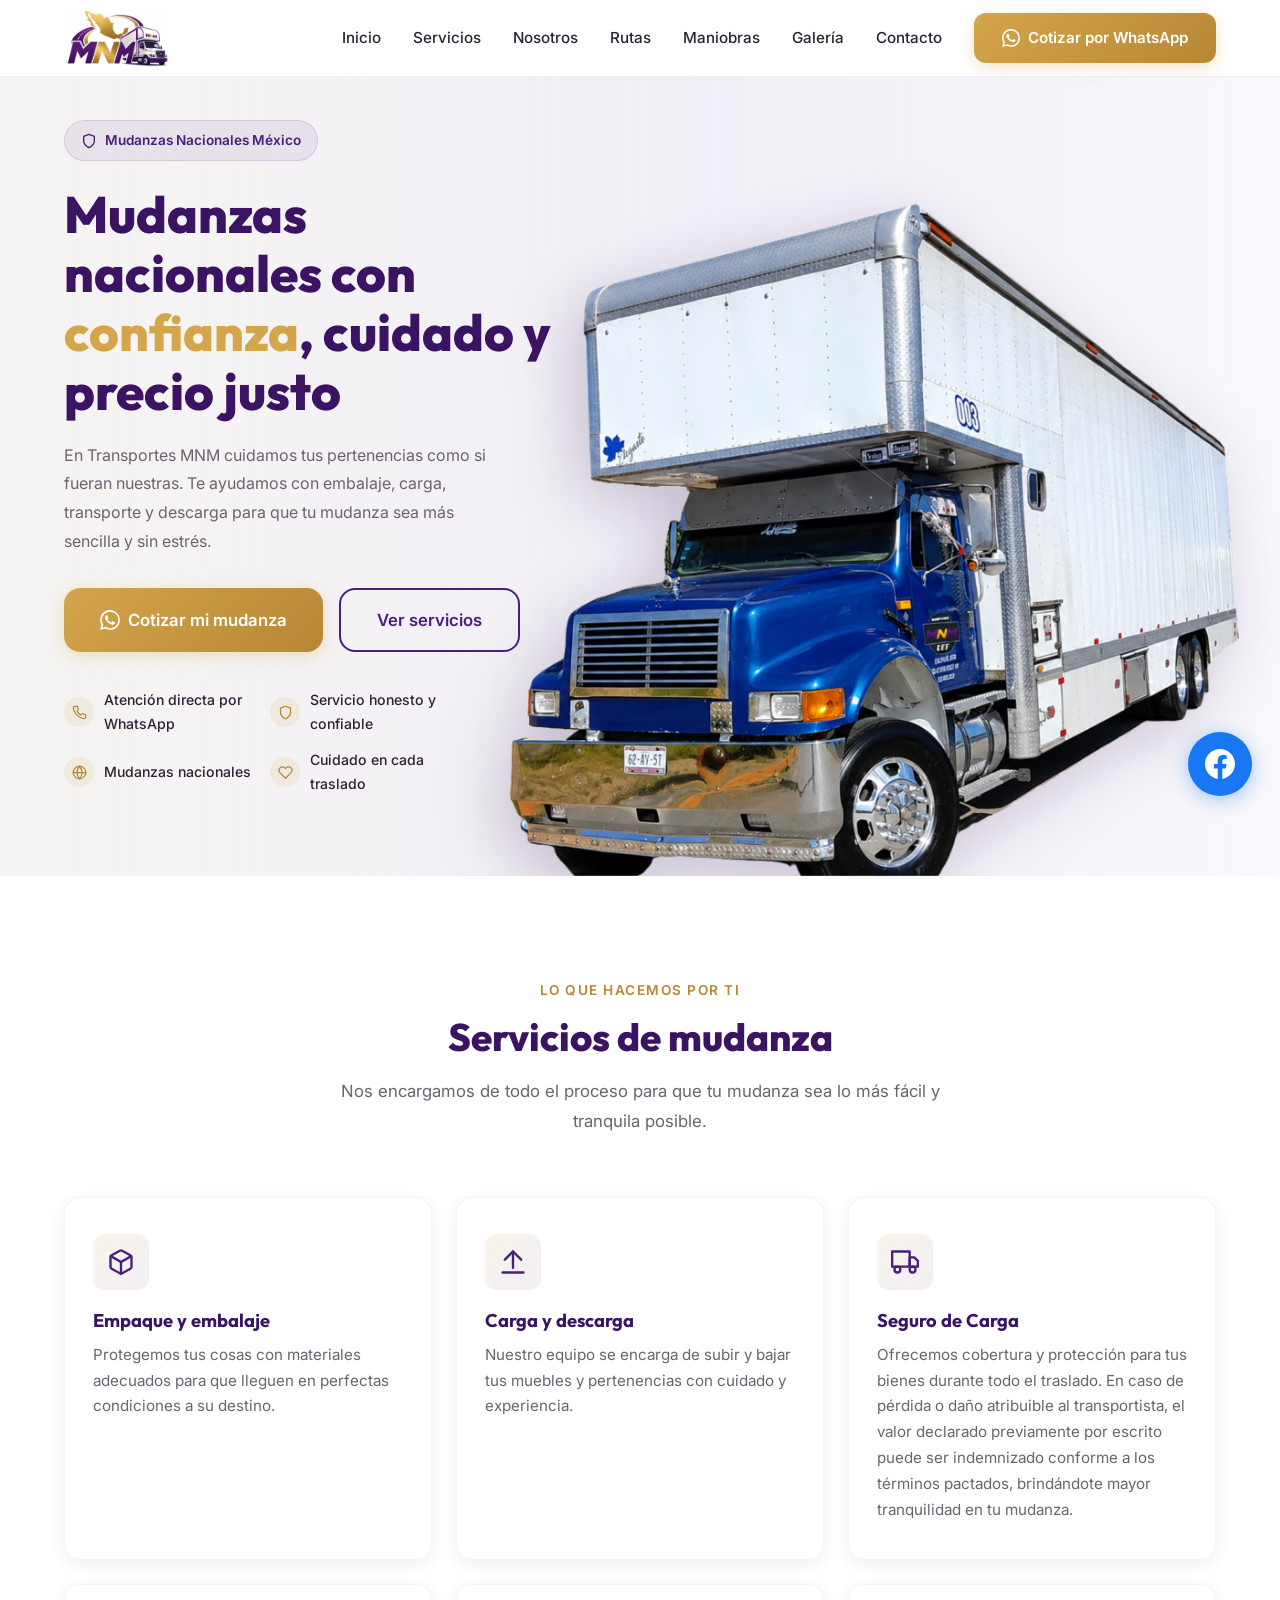
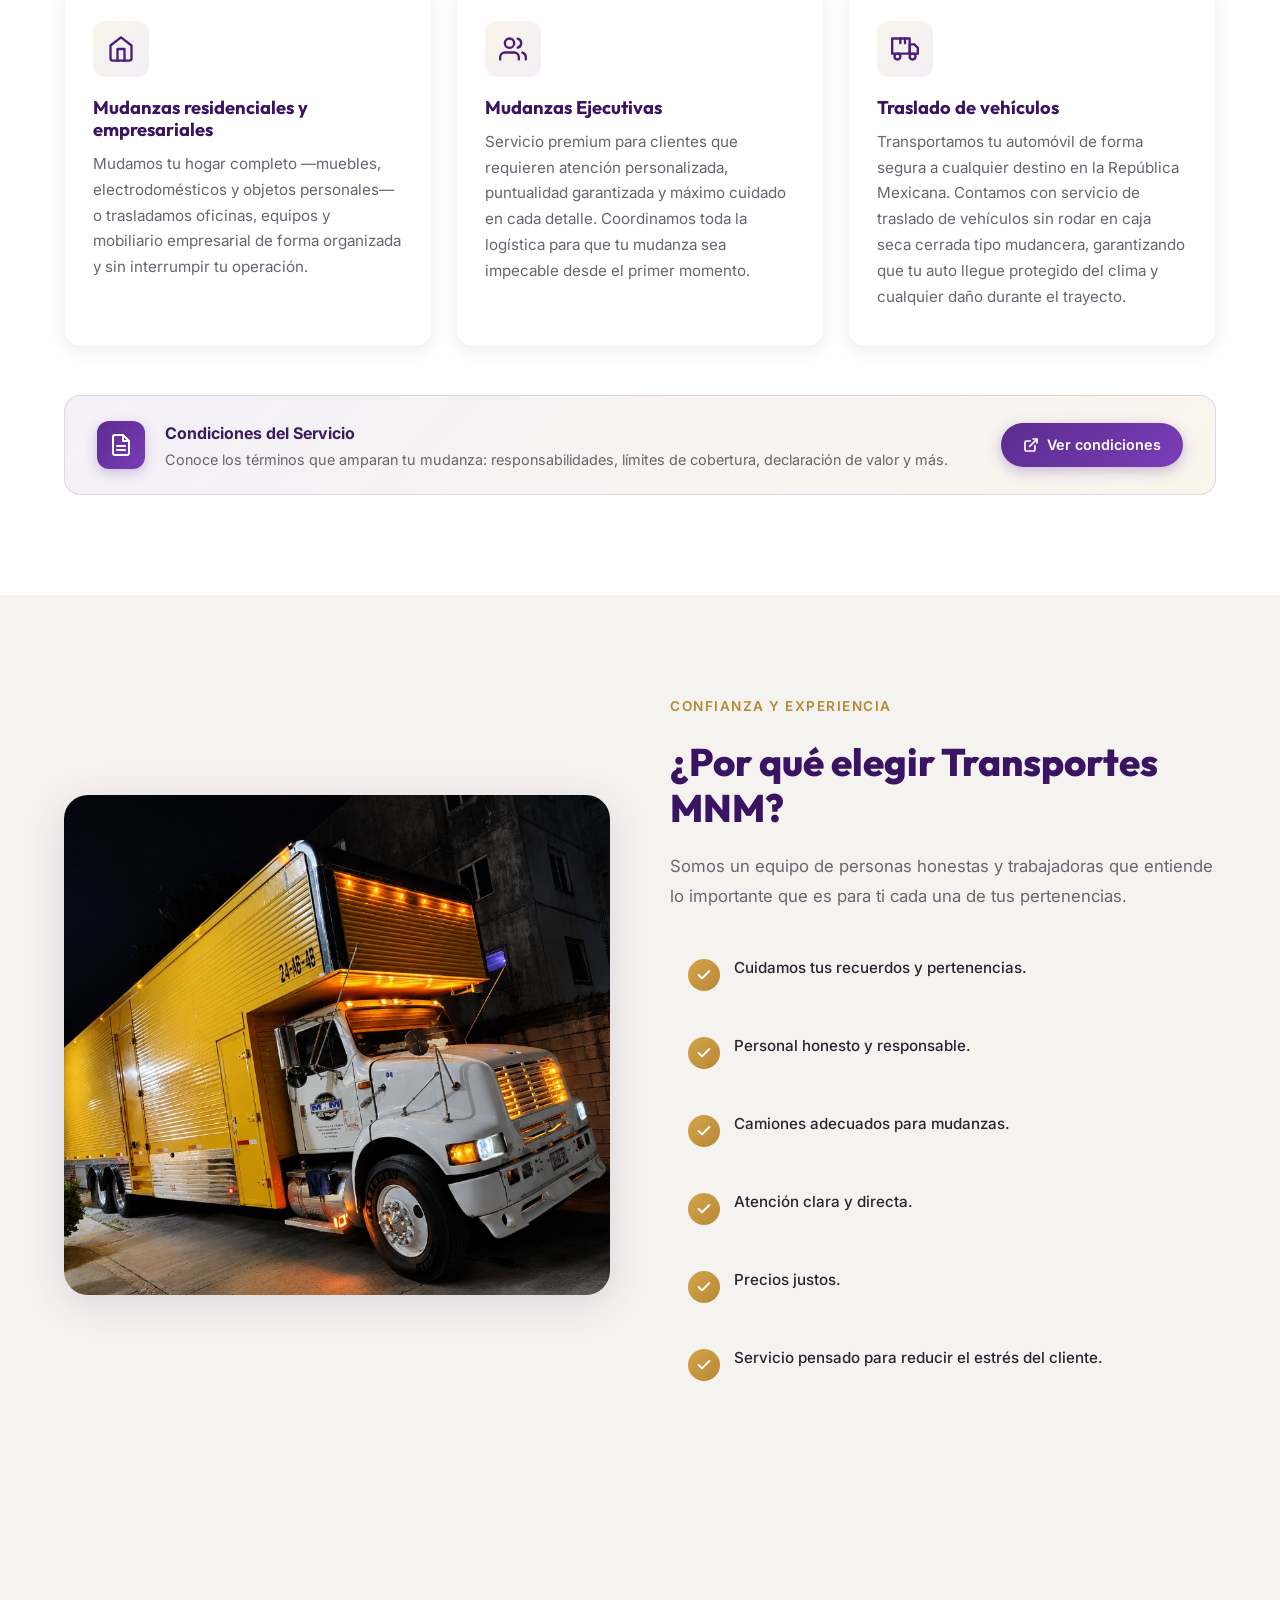
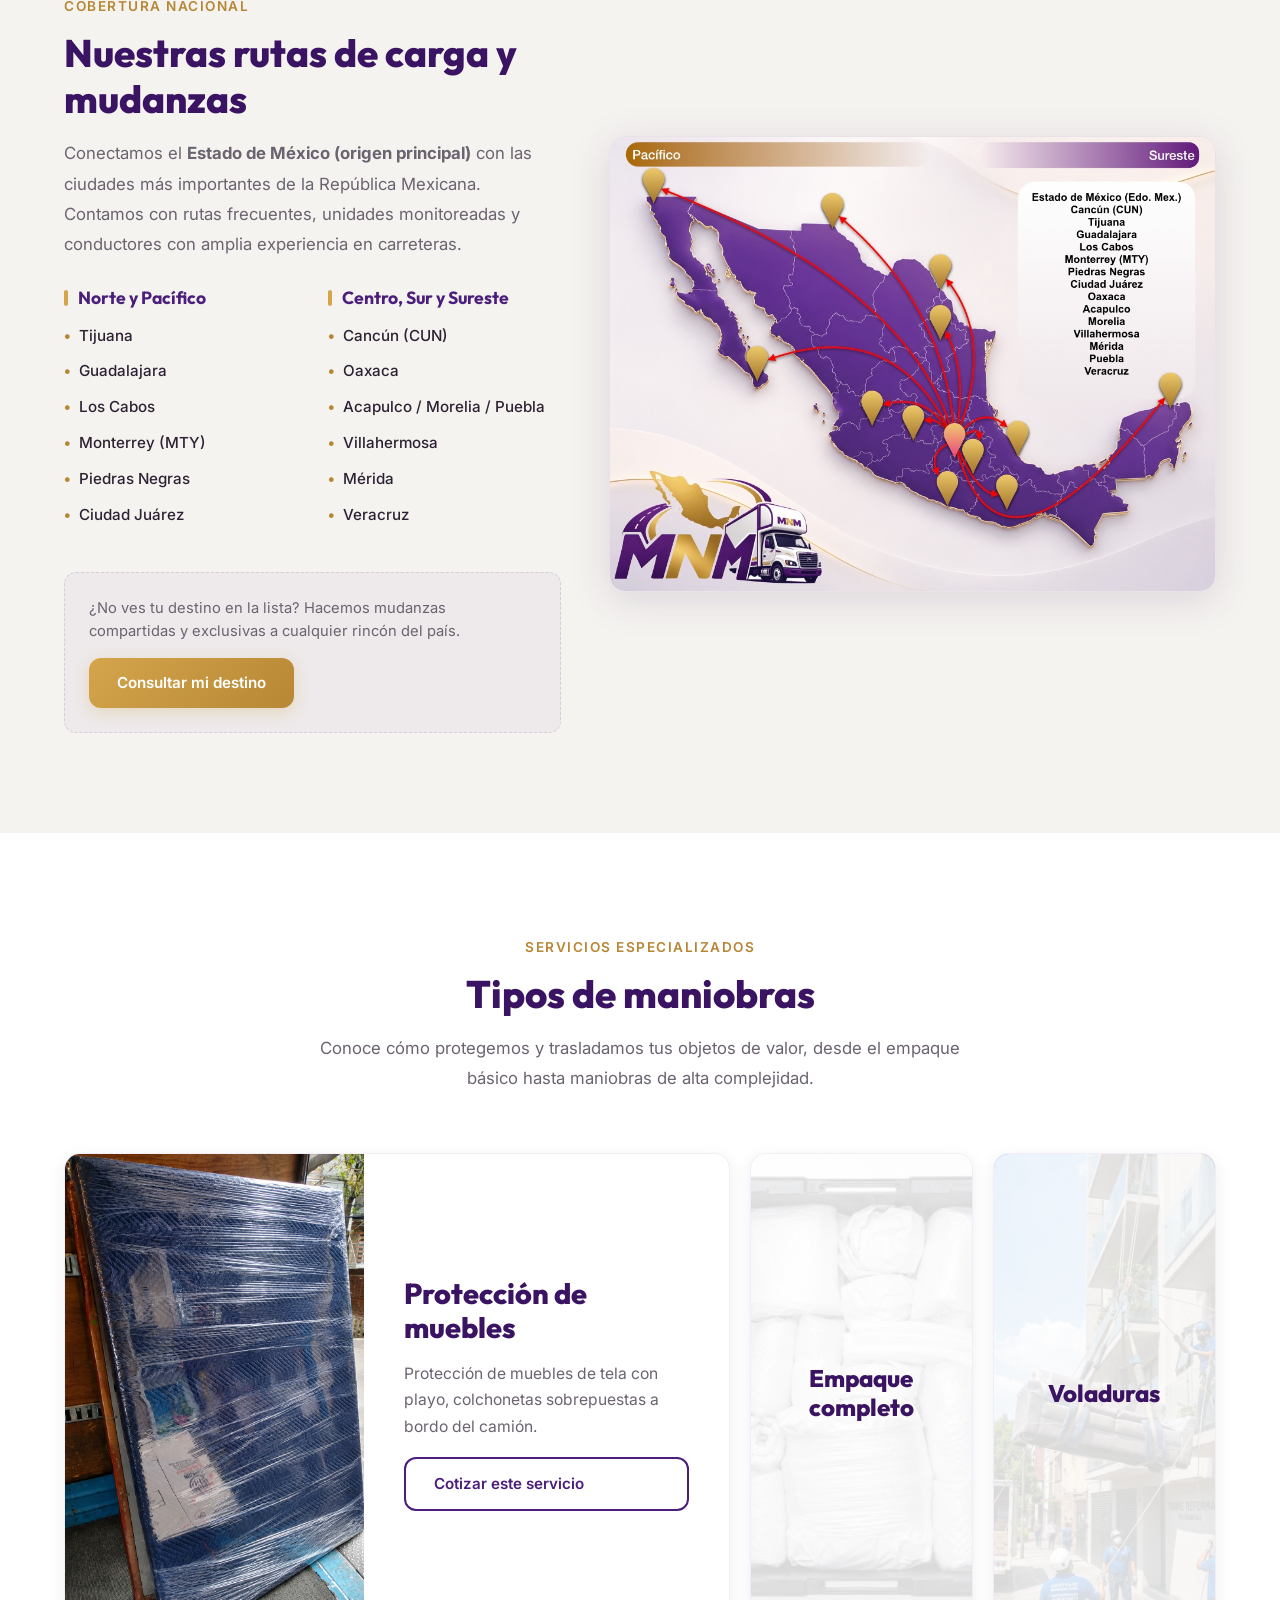
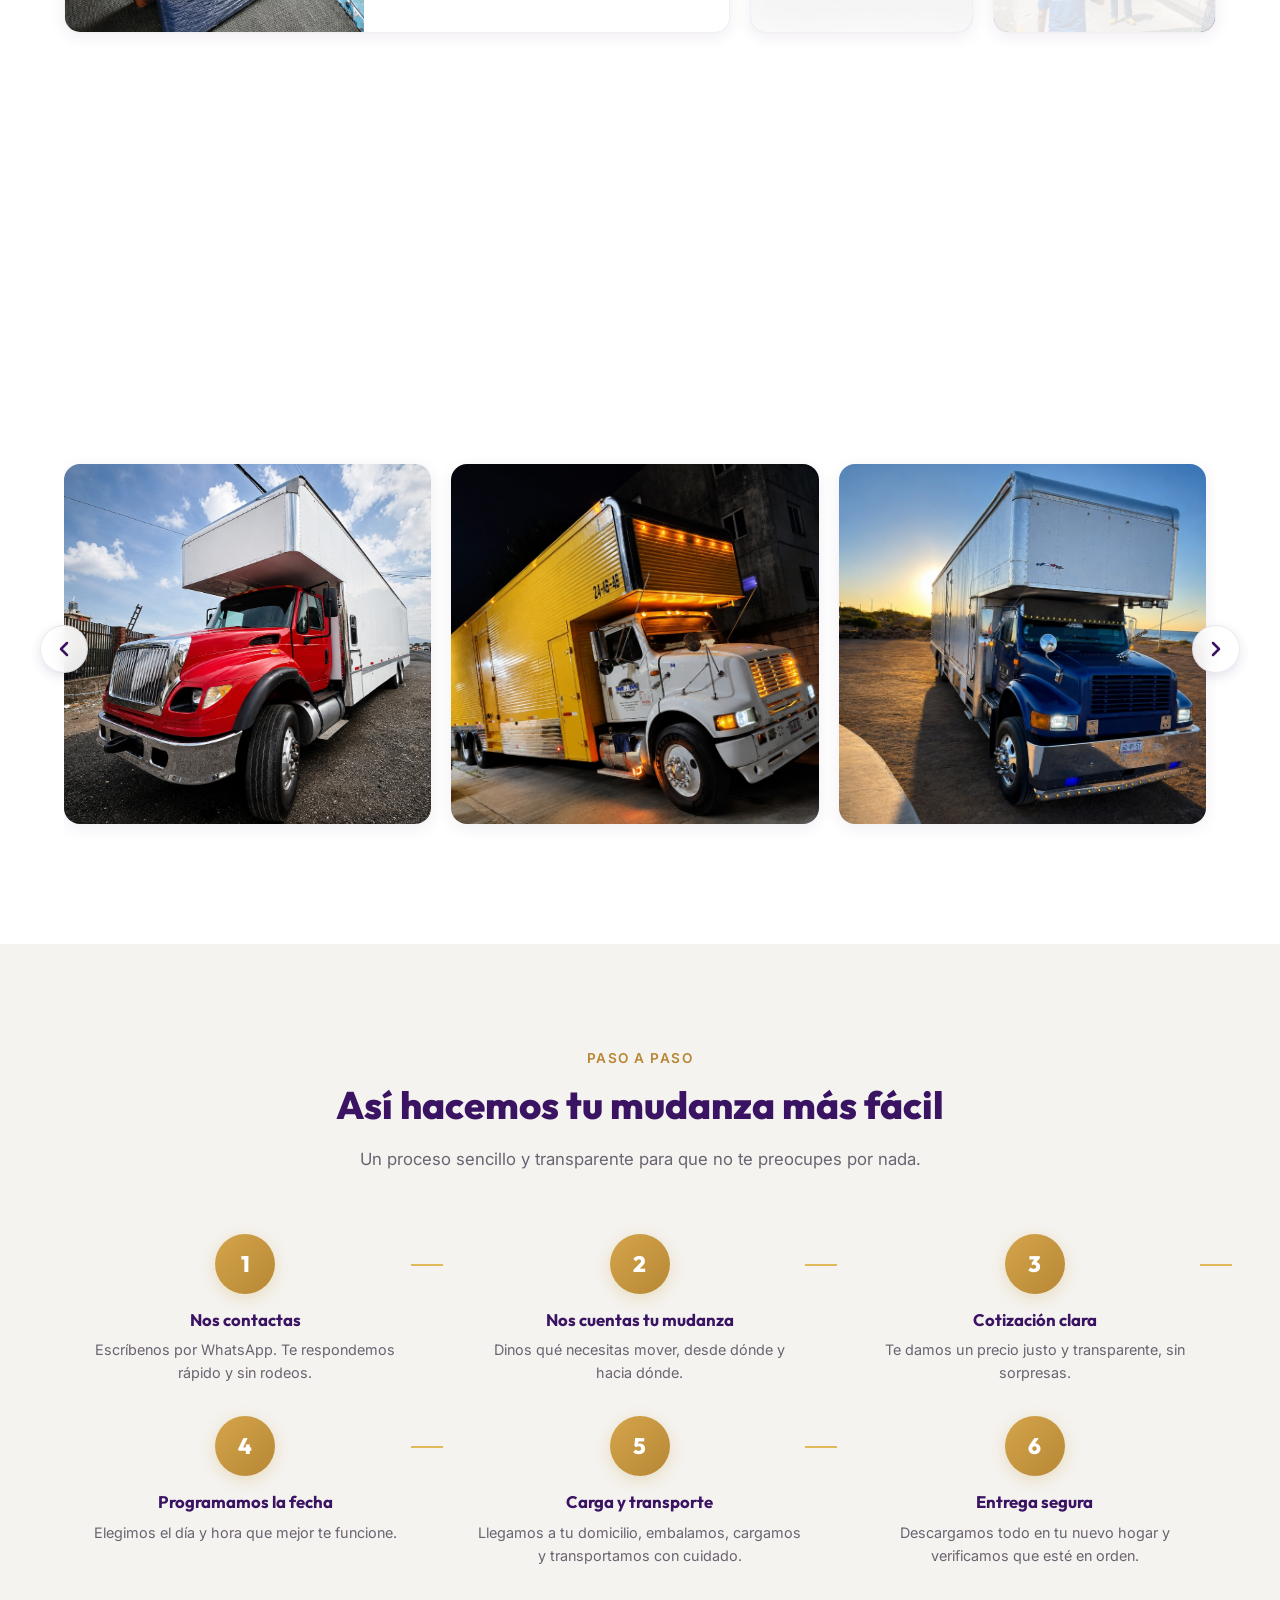
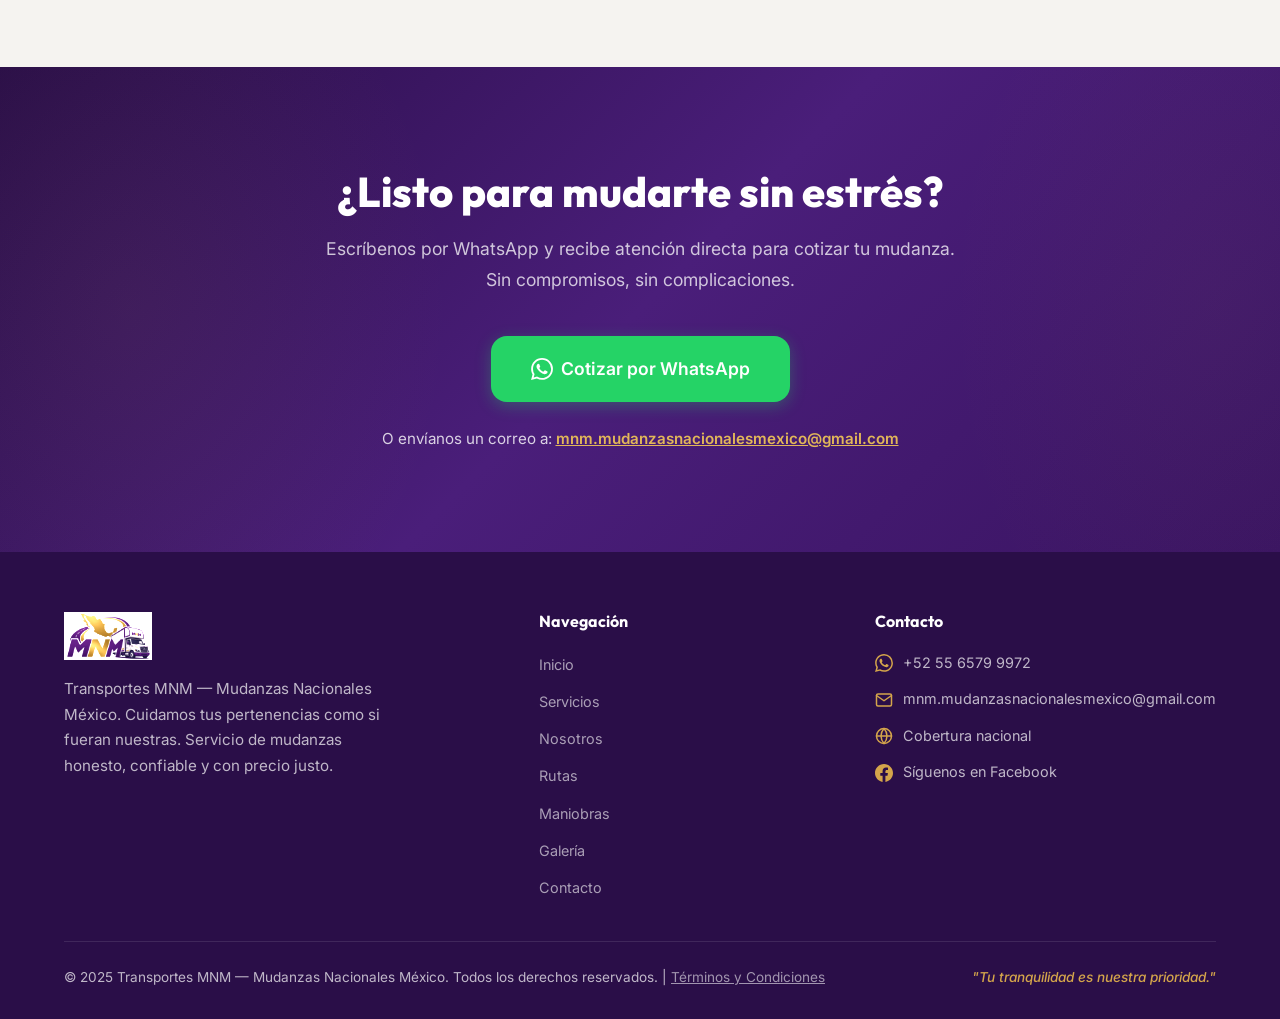
==== commit 6761a67b: "Burbuja Facebook Y correo" ====
--- a/index.html
+++ b/index.html
@@ -645,7 +645,7 @@
           </svg>
           Cotizar por WhatsApp
         </a>
-        <p class="cta__secondary-contact">O envíanos un correo a: <a href="mailto:mnmudanzas1987@gmail.com">mnmudanzas1987@gmail.com</a></p>
+        <p class="cta__secondary-contact">O envíanos un correo a: <a href="mailto:mnm.mudanzasnacionalesmexico@gmail.com">mnm.mudanzasnacionalesmexico@gmail.com</a></p>
       </div>
     </div>
   </section>
@@ -690,7 +690,7 @@
               <path d="M4 4h16c1.1 0 2 .9 2 2v12c0 1.1-.9 2-2 2H4c-1.1 0-2-.9-2-2V6c0-1.1.9-2 2-2z"/>
               <polyline points="22,6 12,13 2,6"/>
             </svg>
-            <a href="mailto:mnmudanzas1987@gmail.com" style="color: rgba(255,255,255,0.7);">mnmudanzas1987@gmail.com</a>
+            <a href="mailto:mnm.mudanzasnacionalesmexico@gmail.com" style="color: rgba(255,255,255,0.7);">mnm.mudanzasnacionalesmexico@gmail.com</a>
           </div>
           <div class="footer__contact-item">
             <svg xmlns="http://www.w3.org/2000/svg" width="18" height="18" viewBox="0 0 24 24" fill="none" stroke="currentColor" stroke-width="2" stroke-linecap="round" stroke-linejoin="round">
@@ -699,6 +699,12 @@
             </svg>
             <span>Cobertura nacional</span>
           </div>
+          <div class="footer__contact-item">
+            <svg xmlns="http://www.w3.org/2000/svg" width="18" height="18" viewBox="0 0 24 24" fill="currentColor">
+              <path d="M24 12.073c0-6.627-5.373-12-12-12s-12 5.373-12 12c0 5.99 4.388 10.954 10.125 11.854v-8.385H7.078v-3.47h3.047V9.43c0-3.007 1.792-4.669 4.533-4.669 1.312 0 2.686.235 2.686.235v2.953H15.83c-1.491 0-1.956.925-1.956 1.874v2.25h3.328l-.532 3.47h-2.796v8.385C19.612 23.027 24 18.062 24 12.073z"/>
+            </svg>
+            <a href="https://www.facebook.com/mudanzas.nacionales.mnm?locale=es_LA" target="_blank" rel="noopener" style="color: rgba(255,255,255,0.7);">Síguenos en Facebook</a>
+          </div>
         </div>
       </div>
 
@@ -709,6 +715,17 @@
     </div>
   </footer>
 
+
+  <!-- ============================================================
+       BOTÓN FLOTANTE DE FACEBOOK
+       ============================================================ -->
+  <a href="https://www.facebook.com/mudanzas.nacionales.mnm?locale=es_LA"
+     class="facebook-float" target="_blank" rel="noopener" id="facebook-float" aria-label="Visítanos en Facebook">
+    <svg xmlns="http://www.w3.org/2000/svg" width="30" height="30" viewBox="0 0 24 24" fill="currentColor">
+      <path d="M24 12.073c0-6.627-5.373-12-12-12s-12 5.373-12 12c0 5.99 4.388 10.954 10.125 11.854v-8.385H7.078v-3.47h3.047V9.43c0-3.007 1.792-4.669 4.533-4.669 1.312 0 2.686.235 2.686.235v2.953H15.83c-1.491 0-1.956.925-1.956 1.874v2.25h3.328l-.532 3.47h-2.796v8.385C19.612 23.027 24 18.062 24 12.073z"/>
+    </svg>
+    <span class="facebook-float__tooltip">Síguenos en Facebook</span>
+  </a>
 
   <!-- ============================================================
        BOTÓN FLOTANTE DE WHATSAPP
--- a/styles.css
+++ b/styles.css
@@ -1131,6 +1131,67 @@
 
 
 /* ============================================================
+   BOTÓN FLOTANTE DE FACEBOOK
+   ============================================================ */
+.facebook-float {
+  position: fixed;
+  bottom: 104px;
+  right: 28px;
+  z-index: 999;
+  width: 64px;
+  height: 64px;
+  background: #1877F2;
+  border-radius: 50%;
+  display: flex;
+  align-items: center;
+  justify-content: center;
+  box-shadow: 0 4px 20px rgba(24, 119, 242, 0.4);
+  transition: all 0.3s ease;
+  animation: facebookPulse 3s ease-in-out infinite;
+  animation-delay: 1.25s;
+}
+
+.facebook-float:hover {
+  transform: scale(1.1);
+  box-shadow: 0 6px 28px rgba(24, 119, 242, 0.55);
+  animation: none;
+}
+
+.facebook-float svg {
+  width: 30px;
+  height: 30px;
+  color: white;
+}
+
+@keyframes facebookPulse {
+  0%, 100% { box-shadow: 0 4px 20px rgba(24, 119, 242, 0.4); }
+  50% { box-shadow: 0 4px 30px rgba(24, 119, 242, 0.6), 0 0 0 12px rgba(24, 119, 242, 0.1); }
+}
+
+.facebook-float__tooltip {
+  position: absolute;
+  right: 76px;
+  background: white;
+  color: var(--texto);
+  font-size: 0.85rem;
+  font-weight: 600;
+  padding: 10px 16px;
+  border-radius: var(--radius-sm);
+  box-shadow: var(--shadow-md);
+  white-space: nowrap;
+  opacity: 0;
+  pointer-events: none;
+  transition: opacity 0.3s ease, transform 0.3s ease;
+  transform: translateX(8px);
+}
+
+.facebook-float:hover .facebook-float__tooltip {
+  opacity: 1;
+  transform: translateX(0);
+}
+
+
+/* ============================================================
    RESPONSIVE
    ============================================================ */
 
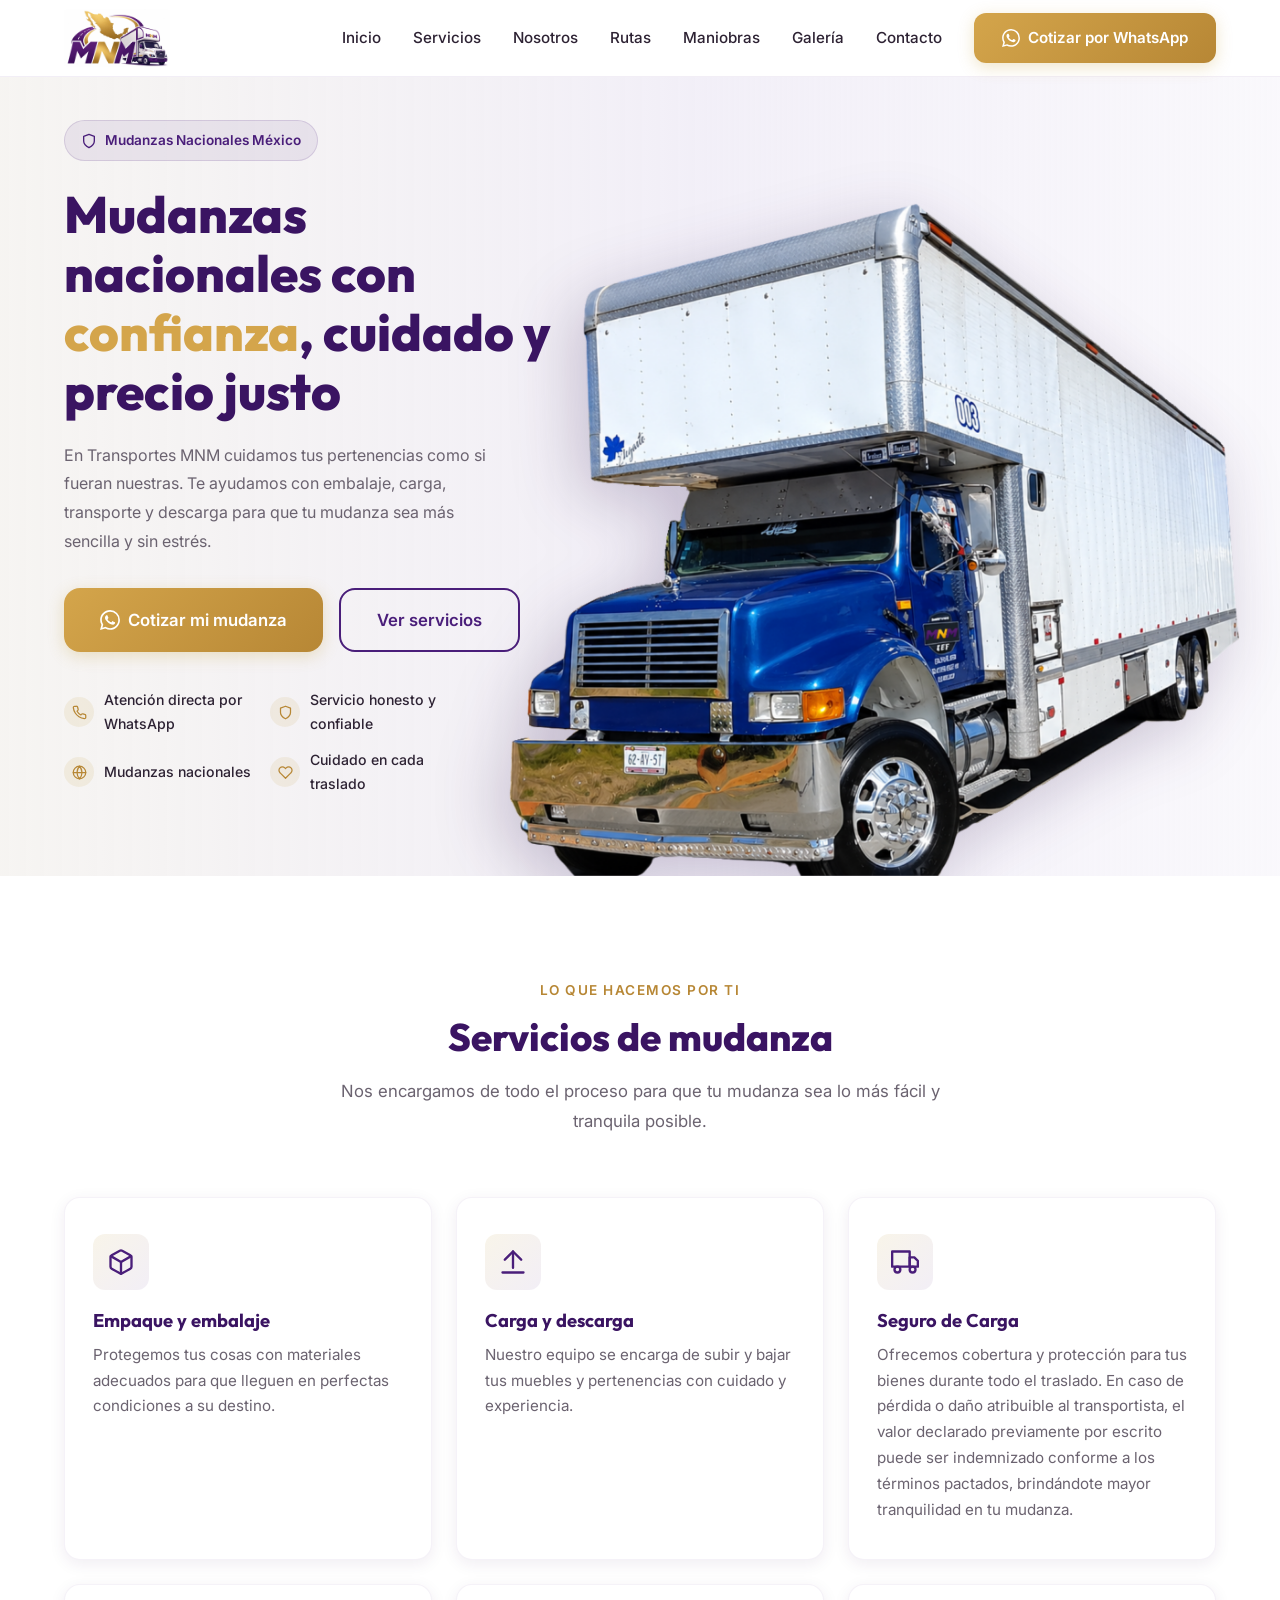
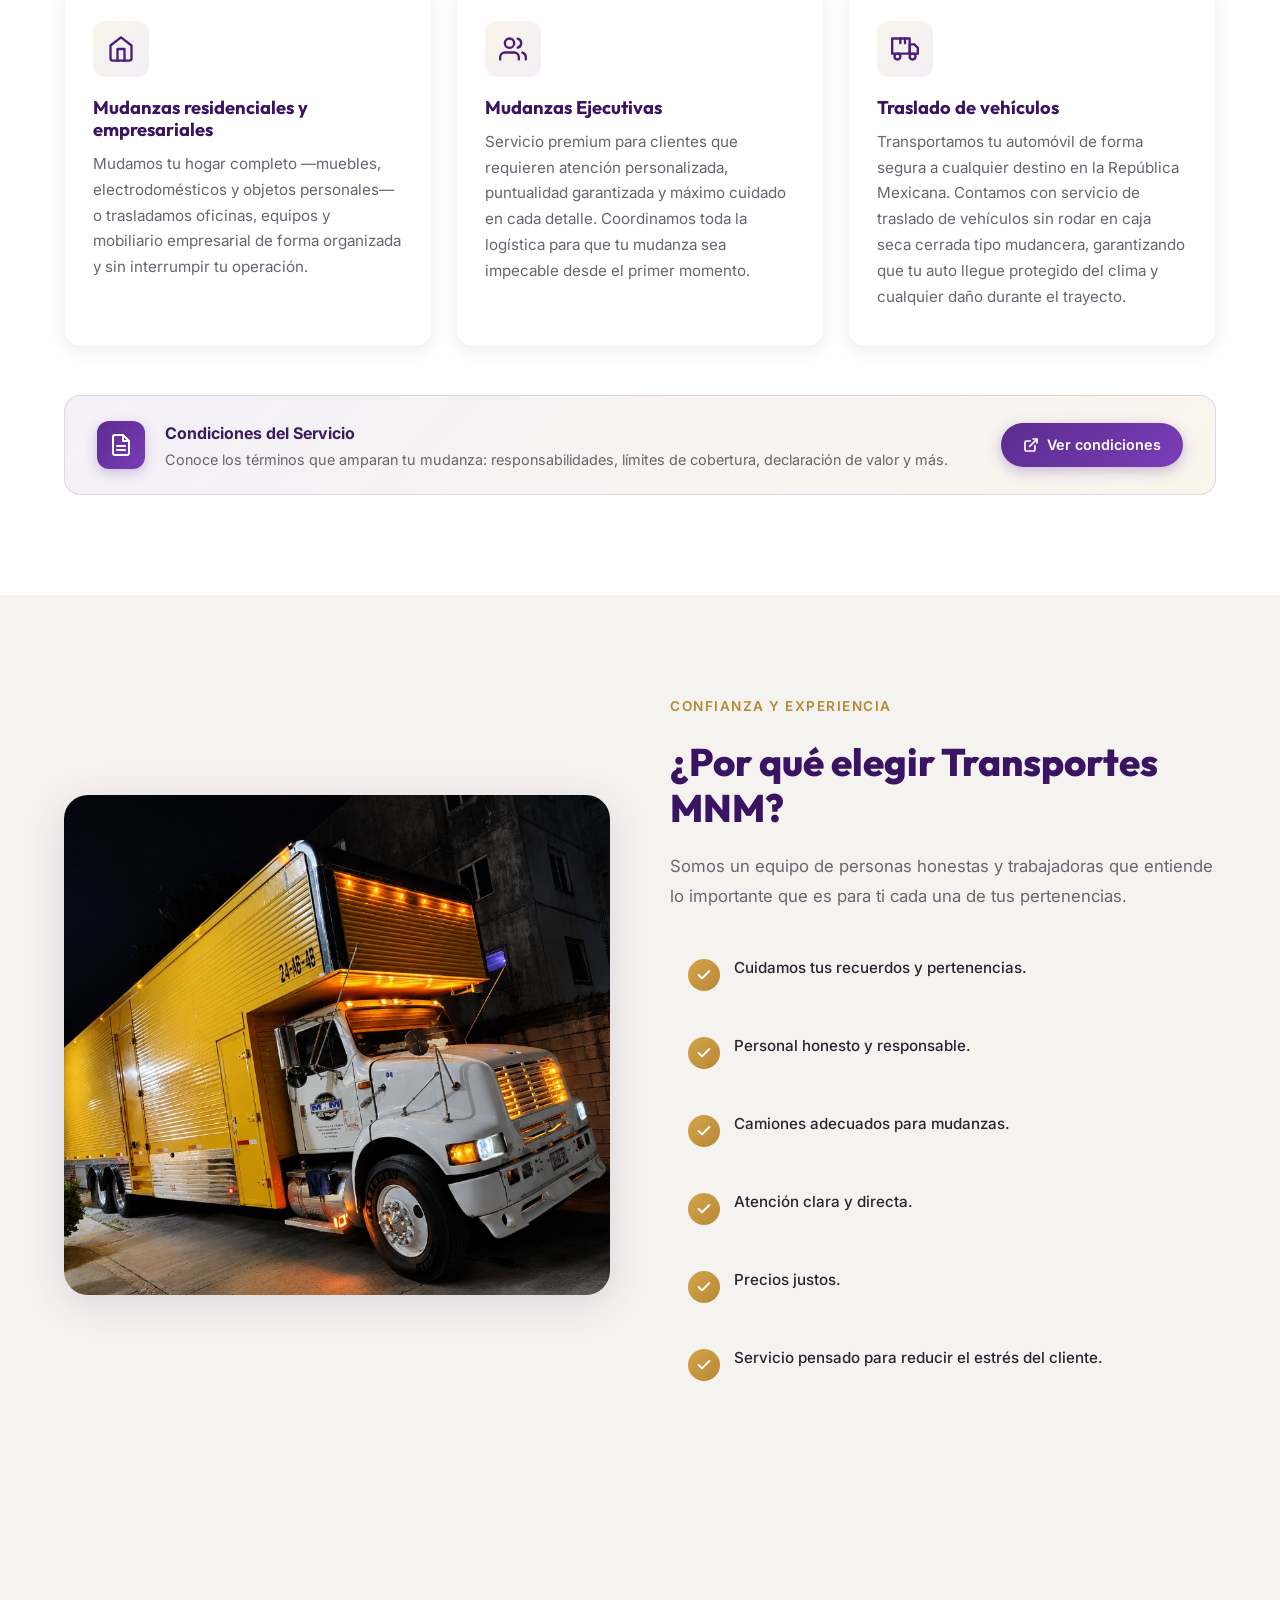
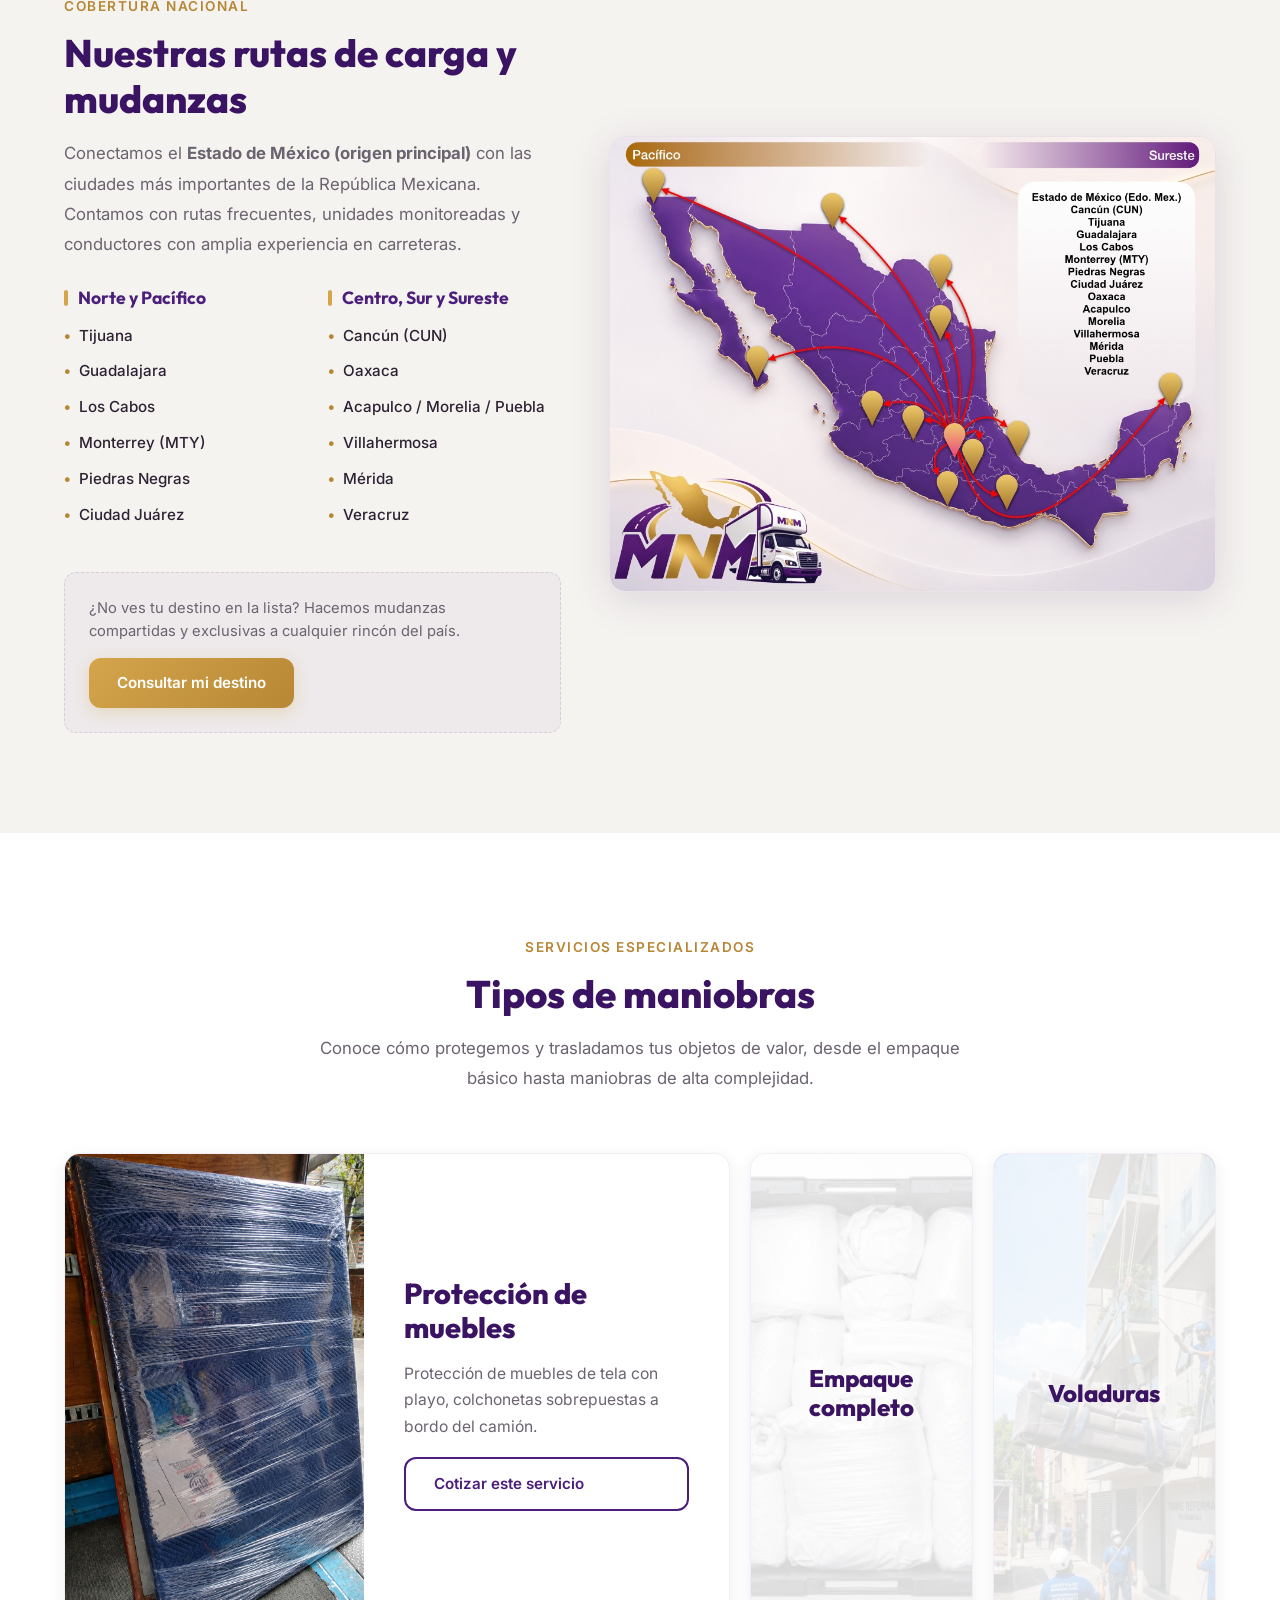
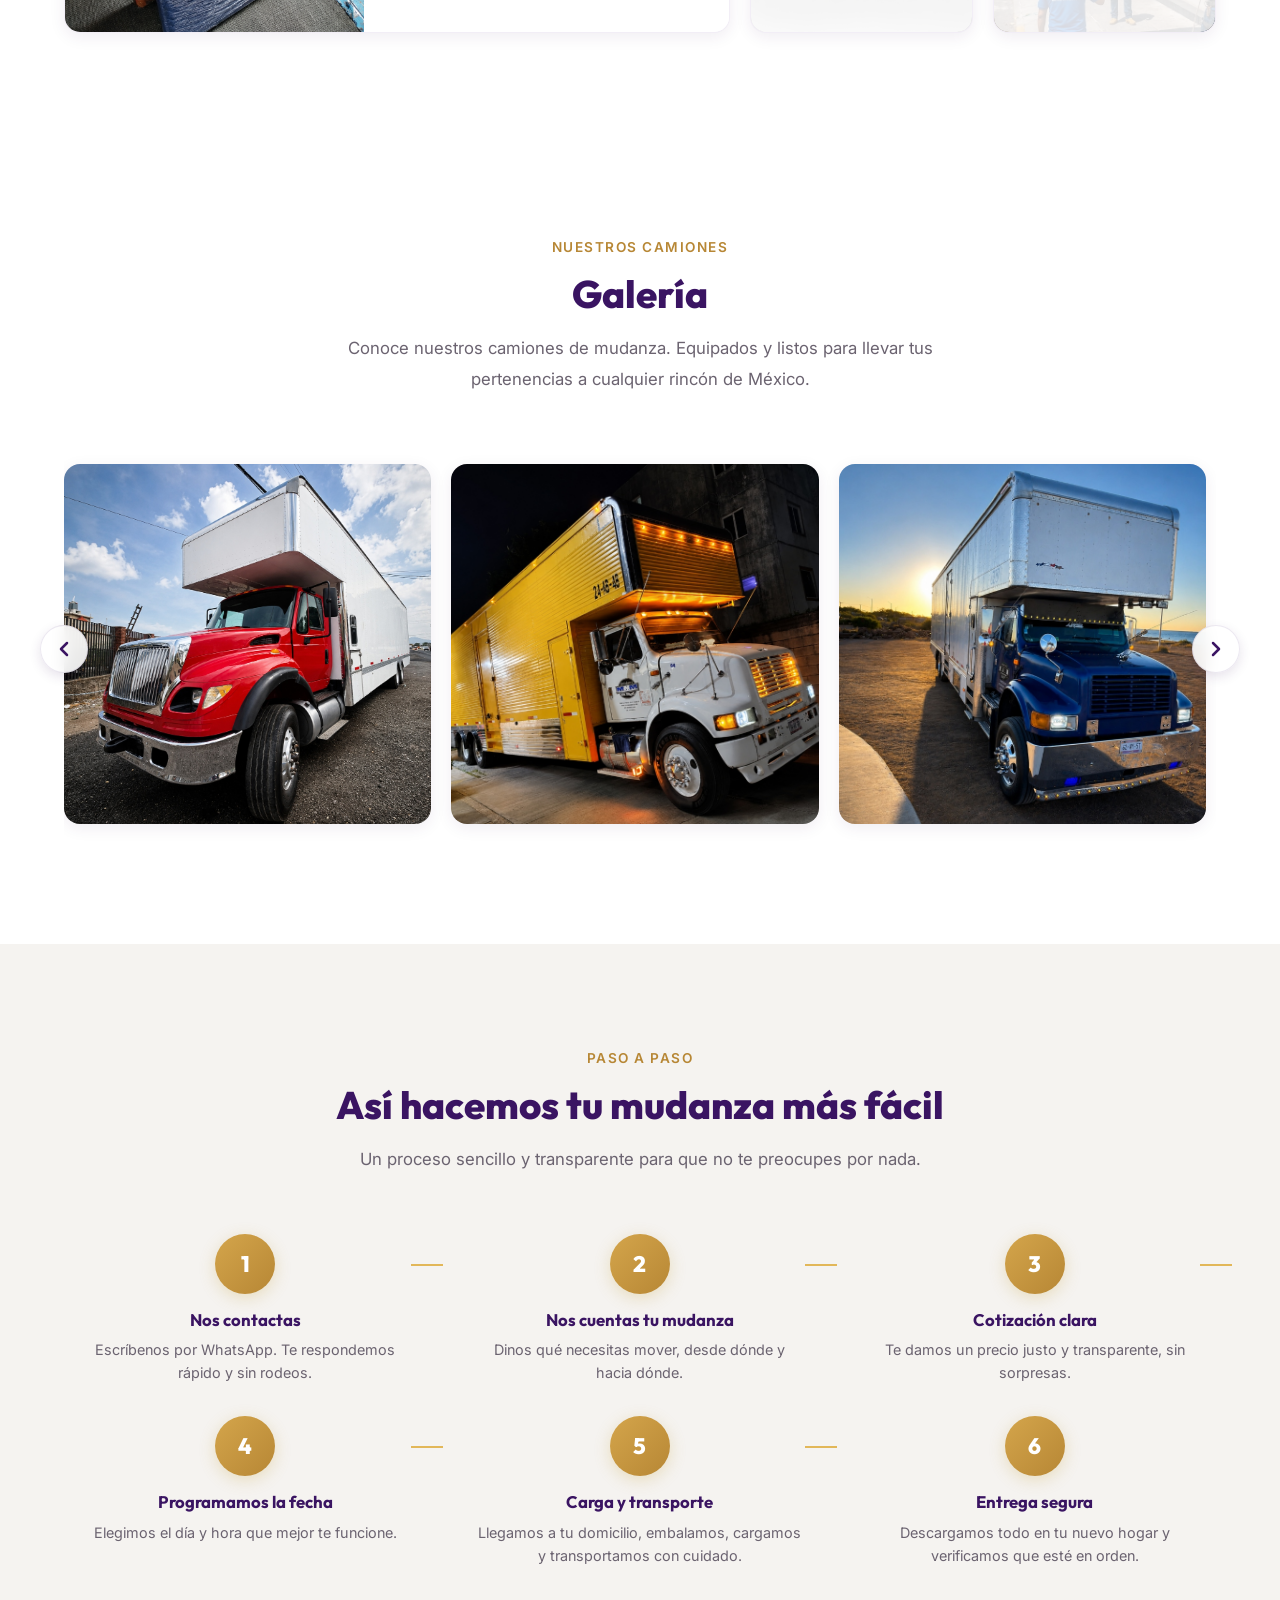
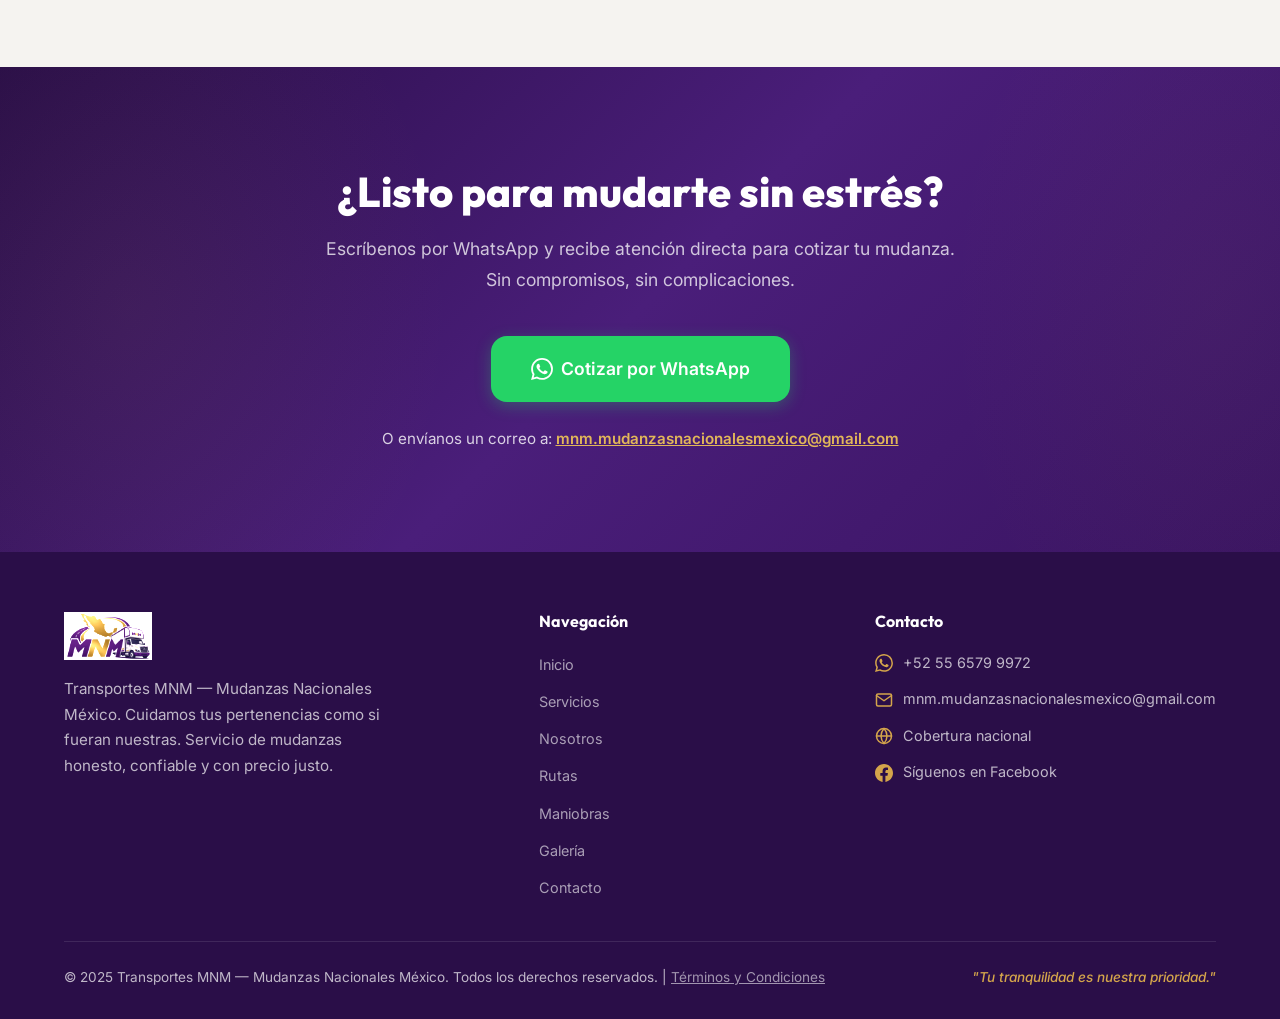
==== commit 9ff8b8f2: "Edited facebook link" ====
--- a/index.html
+++ b/index.html
@@ -703,7 +703,7 @@
             <svg xmlns="http://www.w3.org/2000/svg" width="18" height="18" viewBox="0 0 24 24" fill="currentColor">
               <path d="M24 12.073c0-6.627-5.373-12-12-12s-12 5.373-12 12c0 5.99 4.388 10.954 10.125 11.854v-8.385H7.078v-3.47h3.047V9.43c0-3.007 1.792-4.669 4.533-4.669 1.312 0 2.686.235 2.686.235v2.953H15.83c-1.491 0-1.956.925-1.956 1.874v2.25h3.328l-.532 3.47h-2.796v8.385C19.612 23.027 24 18.062 24 12.073z"/>
             </svg>
-            <a href="https://www.facebook.com/mudanzas.nacionales.mnm?locale=es_LA" target="_blank" rel="noopener" style="color: rgba(255,255,255,0.7);">Síguenos en Facebook</a>
+            <a href="https://www.facebook.com/share/1c2Yo2xpMu/" target="_blank" rel="noopener" style="color: rgba(255,255,255,0.7);">Síguenos en Facebook</a>
           </div>
         </div>
       </div>
@@ -719,7 +719,7 @@
   <!-- ============================================================
        BOTÓN FLOTANTE DE FACEBOOK
        ============================================================ -->
-  <a href="https://www.facebook.com/mudanzas.nacionales.mnm?locale=es_LA"
+  <a href="https://www.facebook.com/share/1c2Yo2xpMu/"
      class="facebook-float" target="_blank" rel="noopener" id="facebook-float" aria-label="Visítanos en Facebook">
     <svg xmlns="http://www.w3.org/2000/svg" width="30" height="30" viewBox="0 0 24 24" fill="currentColor">
       <path d="M24 12.073c0-6.627-5.373-12-12-12s-12 5.373-12 12c0 5.99 4.388 10.954 10.125 11.854v-8.385H7.078v-3.47h3.047V9.43c0-3.007 1.792-4.669 4.533-4.669 1.312 0 2.686.235 2.686.235v2.953H15.83c-1.491 0-1.956.925-1.956 1.874v2.25h3.328l-.532 3.47h-2.796v8.385C19.612 23.027 24 18.062 24 12.073z"/>
